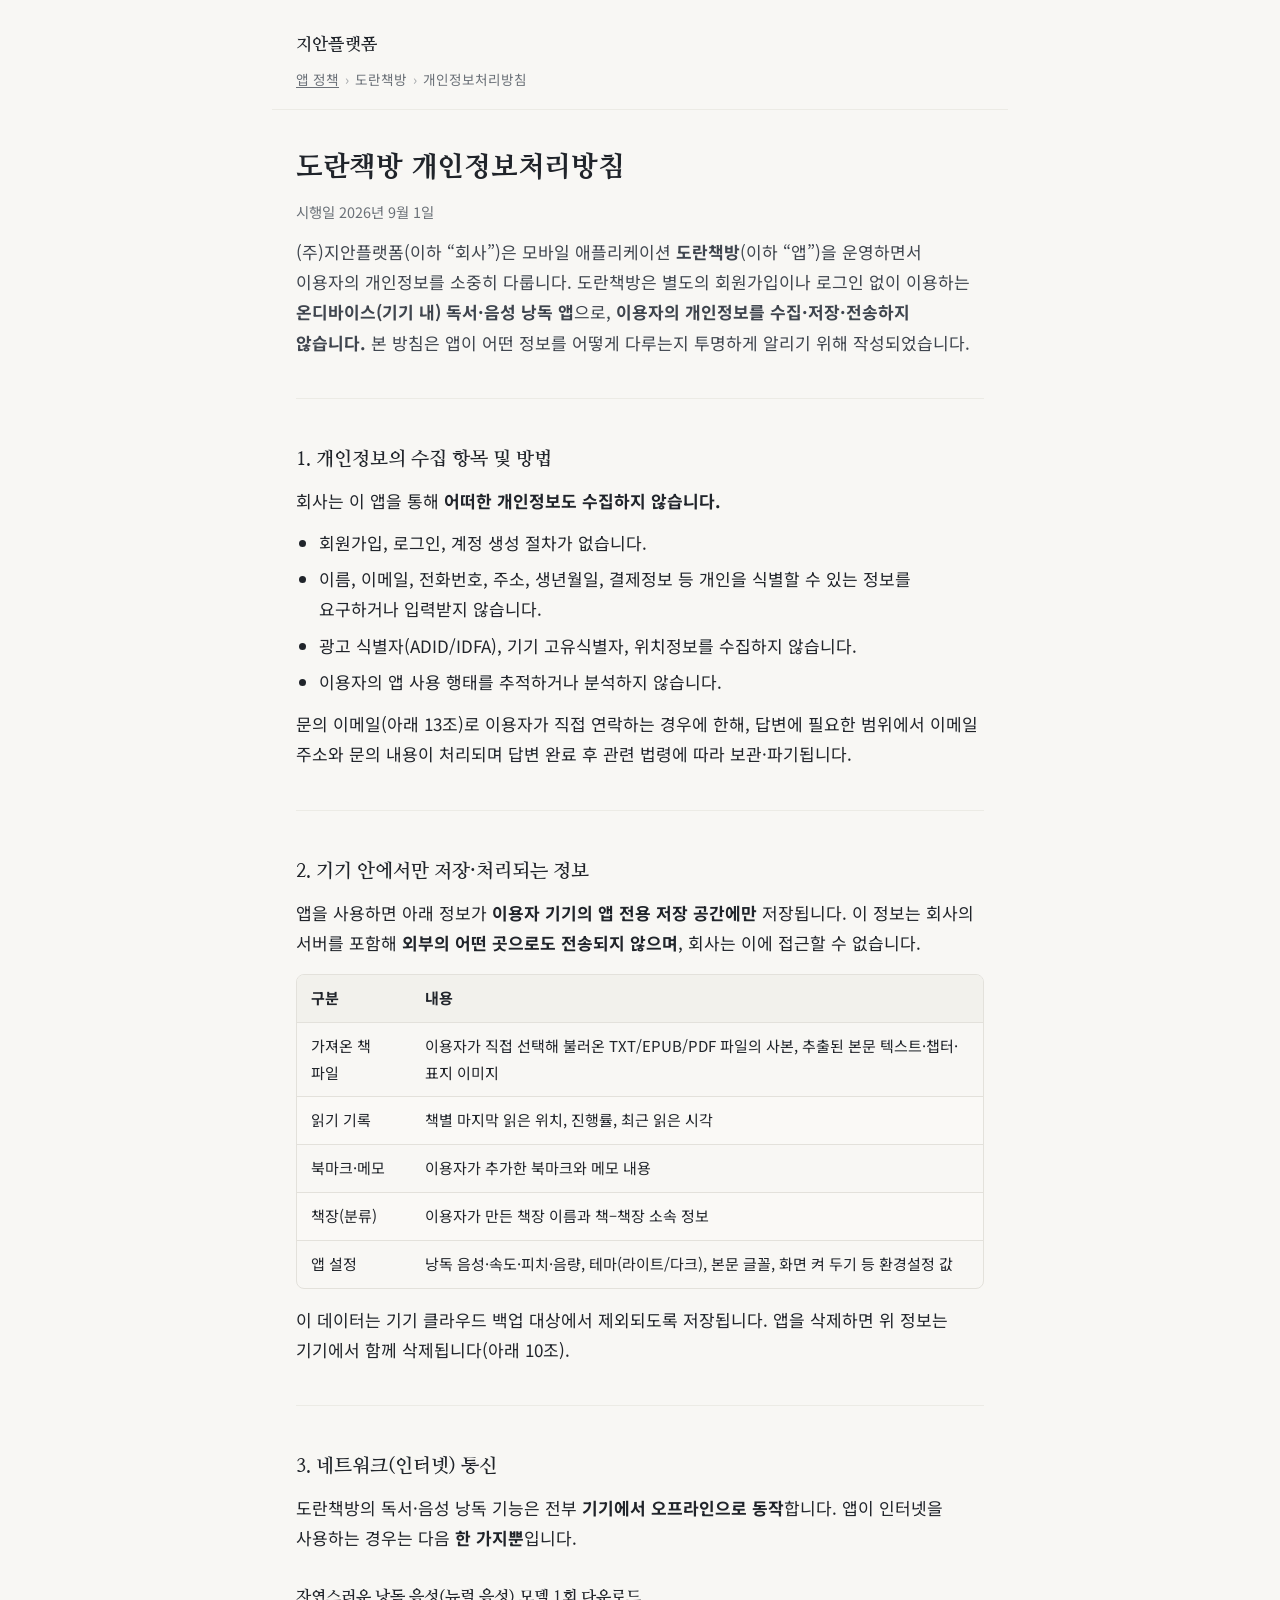
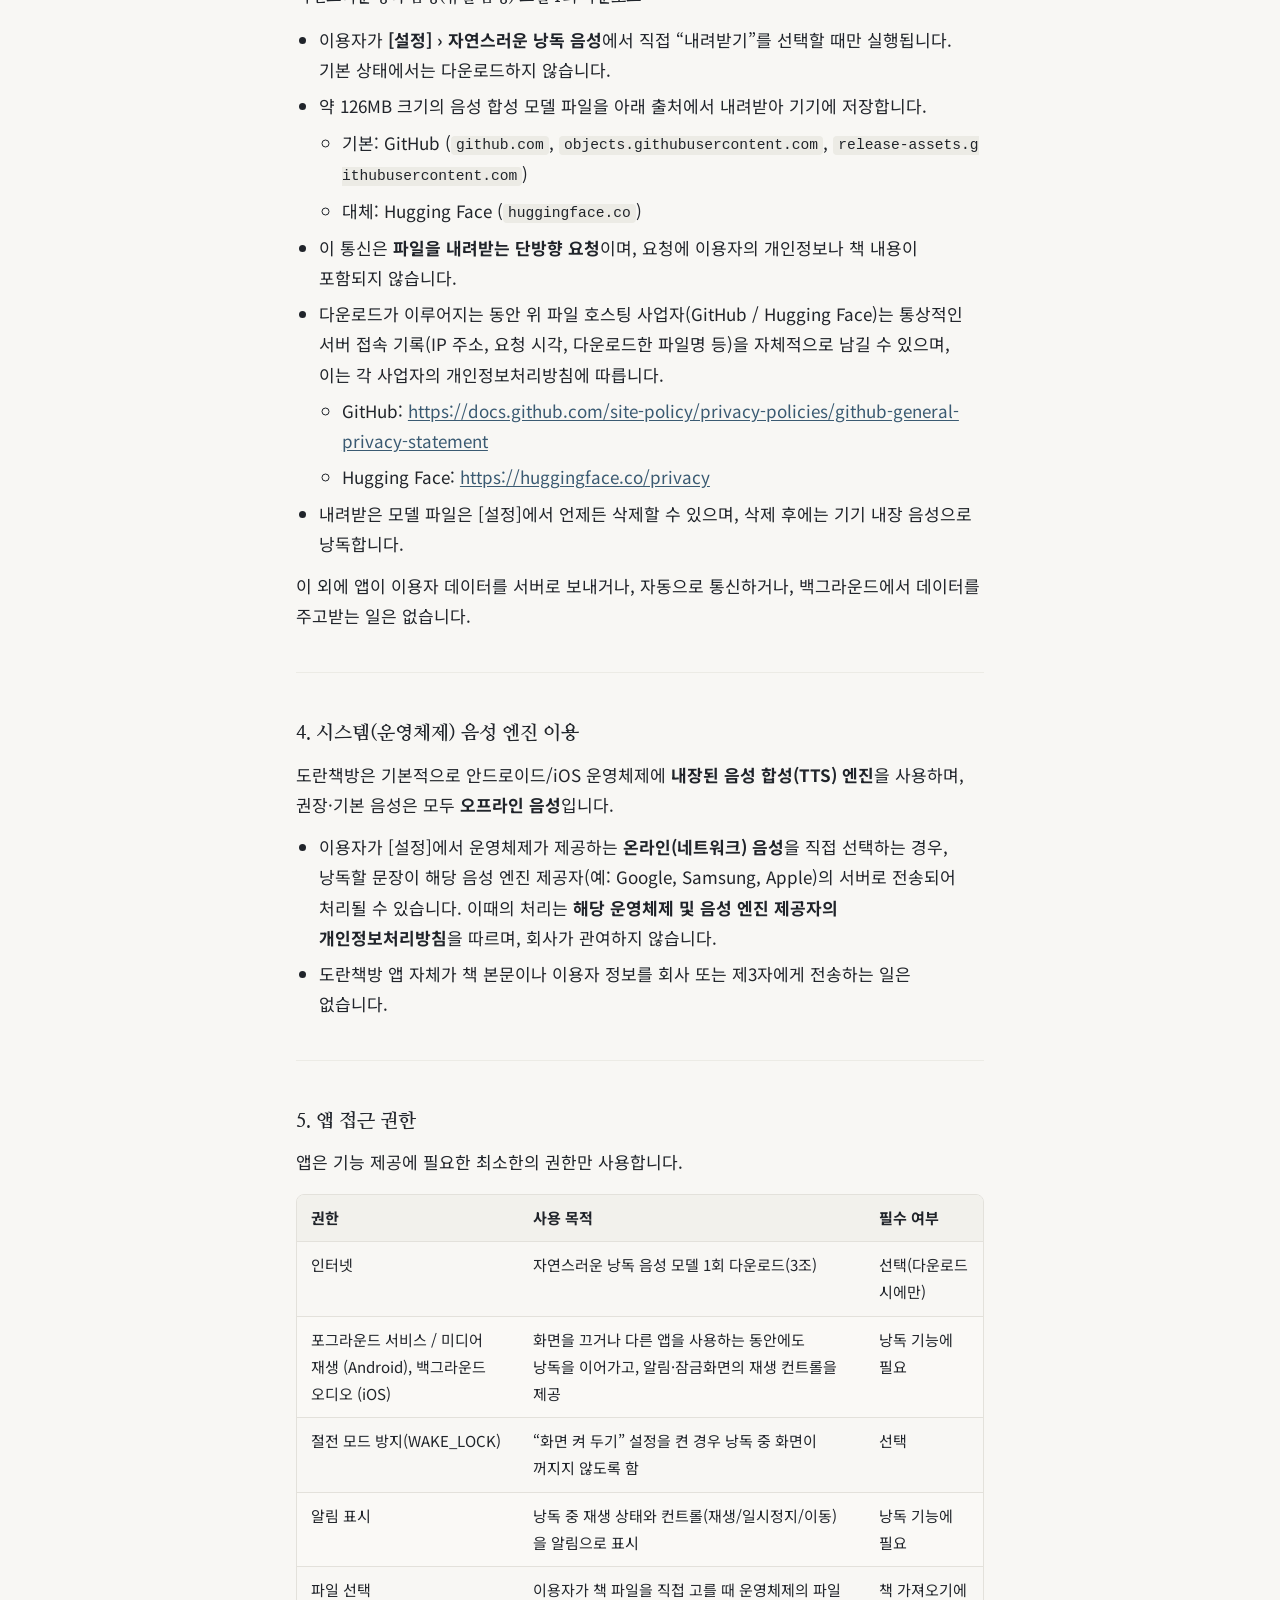
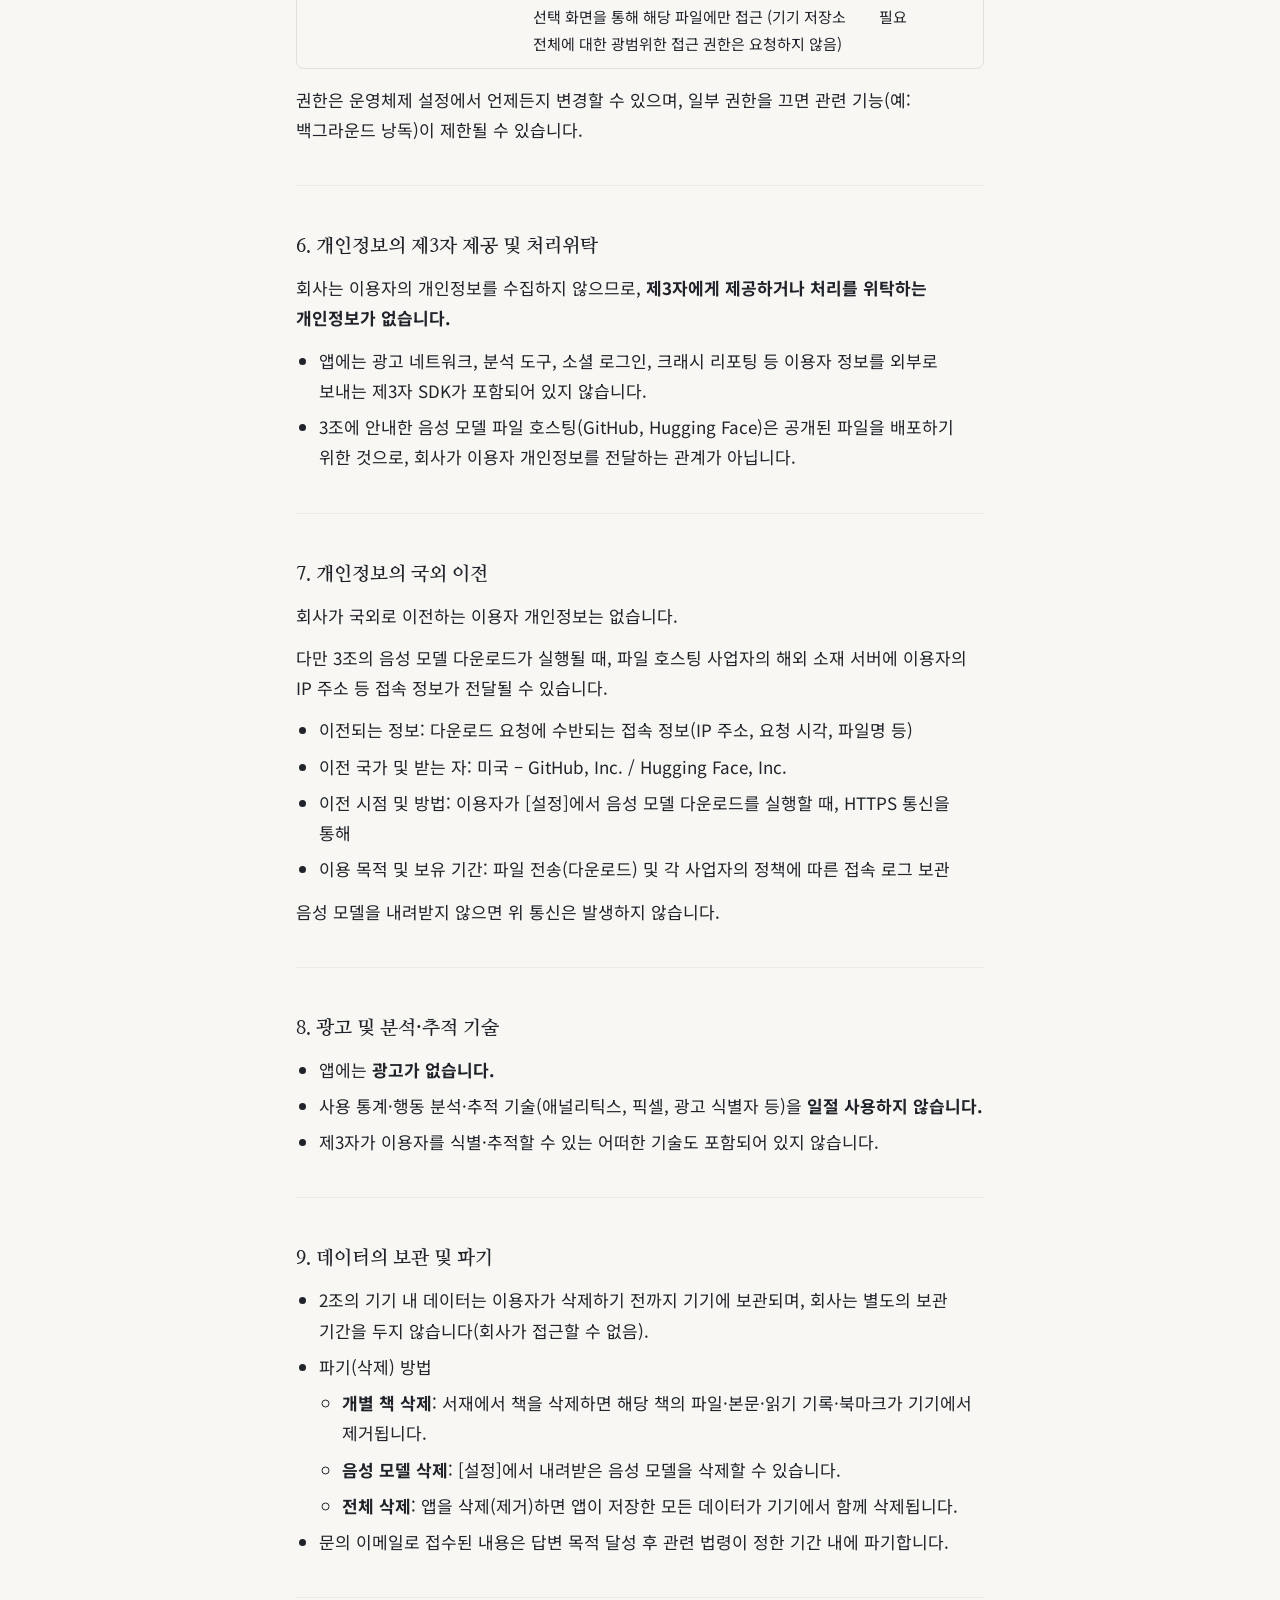
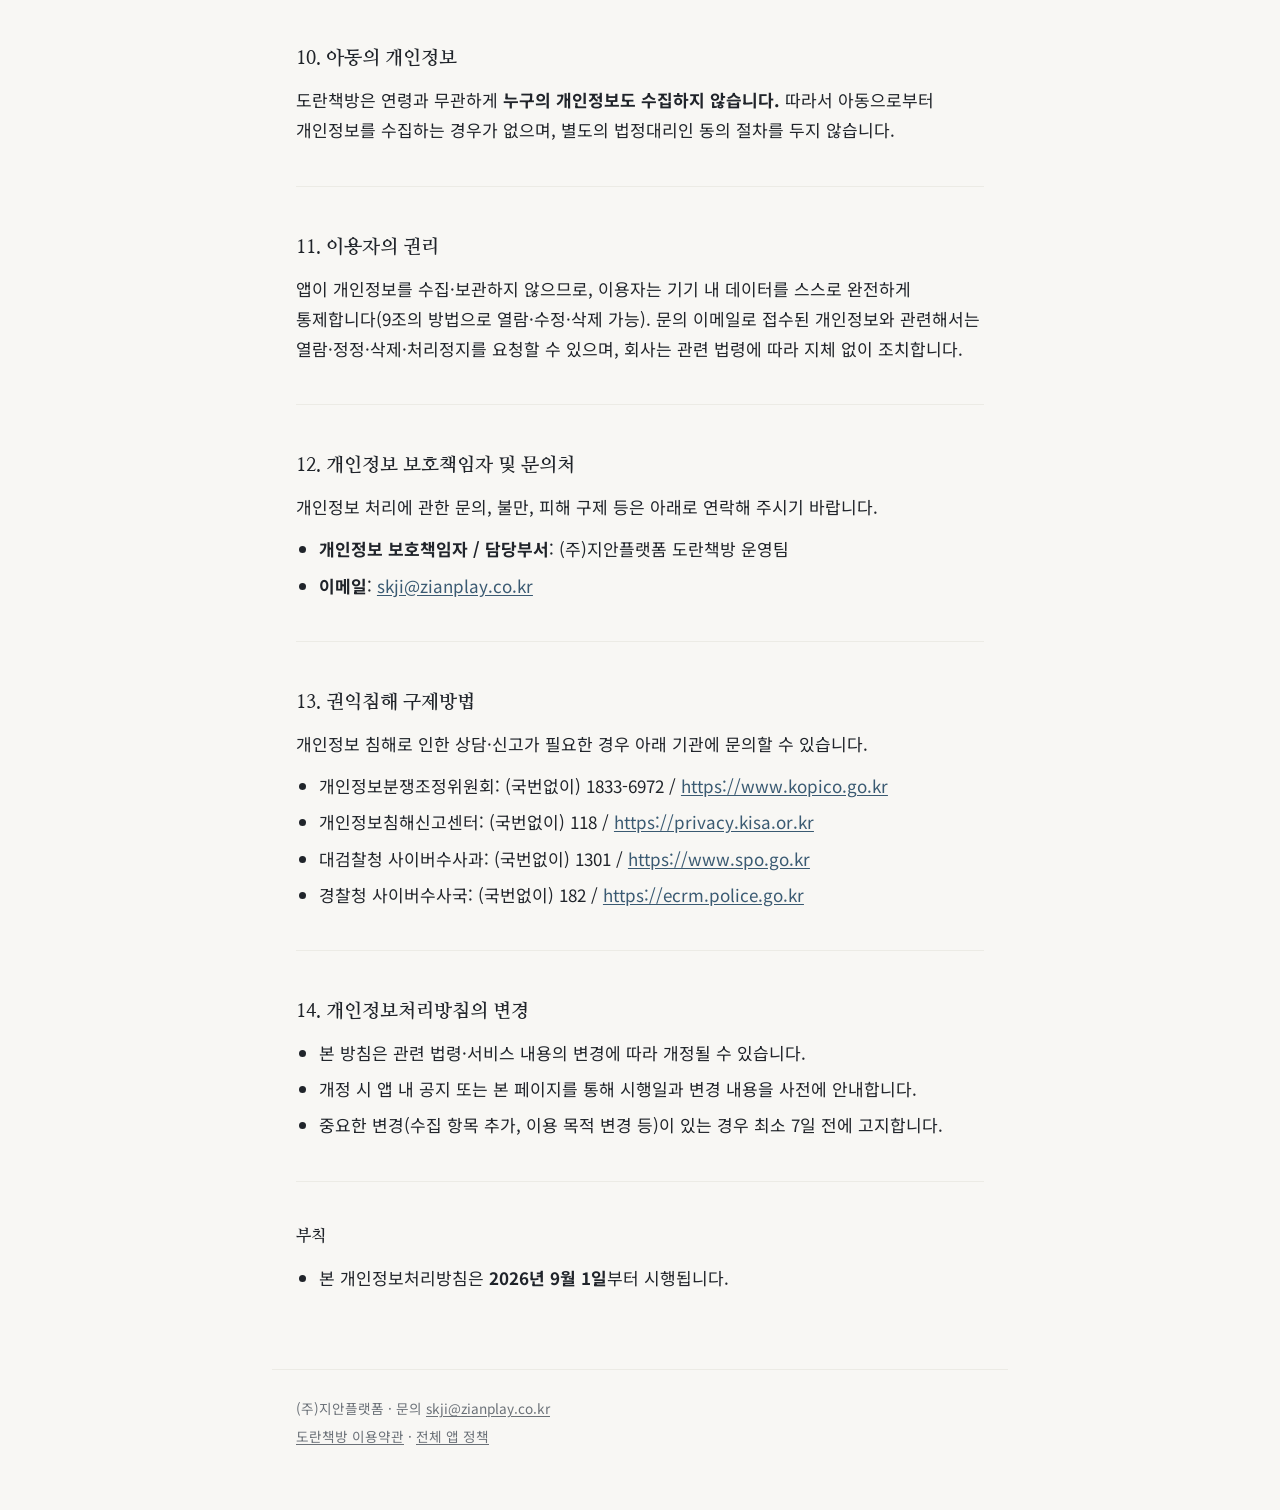
==== doranbookstore/privacy.html @ f0f476a6 "도란책방 개인정보처리방침·이용약관 페이지 추가 - 공유 스타일(assets/doc.css) + 앱별 폴더 구조 - doranbookstore/privacy.html, terms.h" ====
<!doctype html>
<html lang="ko">
<head>
<meta charset="utf-8">
<meta name="viewport" content="width=device-width, initial-scale=1">
<title>도란책방 개인정보처리방침 — 지안플랫폼</title>
<meta name="description" content="도란책방 앱의 개인정보처리방침. 도란책방은 회원가입 없이 이용하는 온디바이스 독서·음성 낭독 앱으로, 이용자의 개인정보를 수집·저장·전송하지 않습니다.">
<meta name="robots" content="index, follow">
<link rel="preconnect" href="https://fonts.googleapis.com">
<link rel="preconnect" href="https://fonts.gstatic.com" crossorigin>
<link href="https://fonts.googleapis.com/css2?family=Nanum+Myeongjo:wght@400;700;800&family=Noto+Sans+KR:wght@400;500;700&display=swap" rel="stylesheet">
<link rel="stylesheet" href="../assets/doc.css">
</head>
<body>

<header class="site-header">
  <a class="wordmark" href="../index.html">지안플랫폼</a>
  <nav class="crumbs">
    <a href="../index.html">앱 정책</a><span>›</span>도란책방<span>›</span>개인정보처리방침
  </nav>
</header>

<main class="doc">

<h1>도란책방 개인정보처리방침</h1>
<p class="effective">시행일 2026년 9월 1일</p>

<p class="lead">(주)지안플랫폼(이하 &ldquo;회사&rdquo;)은 모바일 애플리케이션 <strong>도란책방</strong>(이하 &ldquo;앱&rdquo;)을 운영하면서 이용자의 개인정보를 소중히 다룹니다. 도란책방은 별도의 회원가입이나 로그인 없이 이용하는 <strong>온디바이스(기기 내) 독서&middot;음성 낭독 앱</strong>으로, <strong>이용자의 개인정보를 수집&middot;저장&middot;전송하지 않습니다.</strong> 본 방침은 앱이 어떤 정보를 어떻게 다루는지 투명하게 알리기 위해 작성되었습니다.</p>

<hr>

<h2 id="s1">1. 개인정보의 수집 항목 및 방법</h2>
<p>회사는 이 앱을 통해 <strong>어떠한 개인정보도 수집하지 않습니다.</strong></p>
<ul>
  <li>회원가입, 로그인, 계정 생성 절차가 없습니다.</li>
  <li>이름, 이메일, 전화번호, 주소, 생년월일, 결제정보 등 개인을 식별할 수 있는 정보를 요구하거나 입력받지 않습니다.</li>
  <li>광고 식별자(ADID/IDFA), 기기 고유식별자, 위치정보를 수집하지 않습니다.</li>
  <li>이용자의 앱 사용 행태를 추적하거나 분석하지 않습니다.</li>
</ul>
<p>문의 이메일(아래 13조)로 이용자가 직접 연락하는 경우에 한해, 답변에 필요한 범위에서 이메일 주소와 문의 내용이 처리되며 답변 완료 후 관련 법령에 따라 보관&middot;파기됩니다.</p>

<hr>

<h2 id="s2">2. 기기 안에서만 저장&middot;처리되는 정보</h2>
<p>앱을 사용하면 아래 정보가 <strong>이용자 기기의 앱 전용 저장 공간에만</strong> 저장됩니다. 이 정보는 회사의 서버를 포함해 <strong>외부의 어떤 곳으로도 전송되지 않으며</strong>, 회사는 이에 접근할 수 없습니다.</p>
<div class="table-wrap">
<table>
  <thead>
    <tr><th>구분</th><th>내용</th></tr>
  </thead>
  <tbody>
    <tr><td>가져온 책 파일</td><td>이용자가 직접 선택해 불러온 TXT/EPUB/PDF 파일의 사본, 추출된 본문 텍스트&middot;챕터&middot;표지 이미지</td></tr>
    <tr><td>읽기 기록</td><td>책별 마지막 읽은 위치, 진행률, 최근 읽은 시각</td></tr>
    <tr><td>북마크&middot;메모</td><td>이용자가 추가한 북마크와 메모 내용</td></tr>
    <tr><td>책장(분류)</td><td>이용자가 만든 책장 이름과 책&ndash;책장 소속 정보</td></tr>
    <tr><td>앱 설정</td><td>낭독 음성&middot;속도&middot;피치&middot;음량, 테마(라이트/다크), 본문 글꼴, 화면 켜 두기 등 환경설정 값</td></tr>
  </tbody>
</table>
</div>
<p>이 데이터는 기기 클라우드 백업 대상에서 제외되도록 저장됩니다. 앱을 삭제하면 위 정보는 기기에서 함께 삭제됩니다(아래 10조).</p>

<hr>

<h2 id="s3">3. 네트워크(인터넷) 통신</h2>
<p>도란책방의 독서&middot;음성 낭독 기능은 전부 <strong>기기에서 오프라인으로 동작</strong>합니다. 앱이 인터넷을 사용하는 경우는 다음 <strong>한 가지뿐</strong>입니다.</p>

<h3>자연스러운 낭독 음성(뉴럴 음성) 모델 1회 다운로드</h3>
<ul>
  <li>이용자가 <strong>[설정] &rsaquo; 자연스러운 낭독 음성</strong>에서 직접 &ldquo;내려받기&rdquo;를 선택할 때만 실행됩니다. 기본 상태에서는 다운로드하지 않습니다.</li>
  <li>약 126MB 크기의 음성 합성 모델 파일을 아래 출처에서 내려받아 기기에 저장합니다.
    <ul>
      <li>기본: GitHub (<code>github.com</code>, <code>objects.githubusercontent.com</code>, <code>release-assets.githubusercontent.com</code>)</li>
      <li>대체: Hugging Face (<code>huggingface.co</code>)</li>
    </ul>
  </li>
  <li>이 통신은 <strong>파일을 내려받는 단방향 요청</strong>이며, 요청에 이용자의 개인정보나 책 내용이 포함되지 않습니다.</li>
  <li>다운로드가 이루어지는 동안 위 파일 호스팅 사업자(GitHub / Hugging Face)는 통상적인 서버 접속 기록(IP 주소, 요청 시각, 다운로드한 파일명 등)을 자체적으로 남길 수 있으며, 이는 각 사업자의 개인정보처리방침에 따릅니다.
    <ul>
      <li>GitHub: <a href="https://docs.github.com/site-policy/privacy-policies/github-general-privacy-statement">https://docs.github.com/site-policy/privacy-policies/github-general-privacy-statement</a></li>
      <li>Hugging Face: <a href="https://huggingface.co/privacy">https://huggingface.co/privacy</a></li>
    </ul>
  </li>
  <li>내려받은 모델 파일은 [설정]에서 언제든 삭제할 수 있으며, 삭제 후에는 기기 내장 음성으로 낭독합니다.</li>
</ul>
<p>이 외에 앱이 이용자 데이터를 서버로 보내거나, 자동으로 통신하거나, 백그라운드에서 데이터를 주고받는 일은 없습니다.</p>

<hr>

<h2 id="s4">4. 시스템(운영체제) 음성 엔진 이용</h2>
<p>도란책방은 기본적으로 안드로이드/iOS 운영체제에 <strong>내장된 음성 합성(TTS) 엔진</strong>을 사용하며, 권장&middot;기본 음성은 모두 <strong>오프라인 음성</strong>입니다.</p>
<ul>
  <li>이용자가 [설정]에서 운영체제가 제공하는 <strong>온라인(네트워크) 음성</strong>을 직접 선택하는 경우, 낭독할 문장이 해당 음성 엔진 제공자(예: Google, Samsung, Apple)의 서버로 전송되어 처리될 수 있습니다. 이때의 처리는 <strong>해당 운영체제 및 음성 엔진 제공자의 개인정보처리방침</strong>을 따르며, 회사가 관여하지 않습니다.</li>
  <li>도란책방 앱 자체가 책 본문이나 이용자 정보를 회사 또는 제3자에게 전송하는 일은 없습니다.</li>
</ul>

<hr>

<h2 id="s5">5. 앱 접근 권한</h2>
<p>앱은 기능 제공에 필요한 최소한의 권한만 사용합니다.</p>
<div class="table-wrap">
<table>
  <thead>
    <tr><th>권한</th><th>사용 목적</th><th>필수 여부</th></tr>
  </thead>
  <tbody>
    <tr><td>인터넷</td><td>자연스러운 낭독 음성 모델 1회 다운로드(3조)</td><td>선택(다운로드 시에만)</td></tr>
    <tr><td>포그라운드 서비스 / 미디어 재생 (Android), 백그라운드 오디오 (iOS)</td><td>화면을 끄거나 다른 앱을 사용하는 동안에도 낭독을 이어가고, 알림&middot;잠금화면의 재생 컨트롤을 제공</td><td>낭독 기능에 필요</td></tr>
    <tr><td>절전 모드 방지(WAKE_LOCK)</td><td>&ldquo;화면 켜 두기&rdquo; 설정을 켠 경우 낭독 중 화면이 꺼지지 않도록 함</td><td>선택</td></tr>
    <tr><td>알림 표시</td><td>낭독 중 재생 상태와 컨트롤(재생/일시정지/이동)을 알림으로 표시</td><td>낭독 기능에 필요</td></tr>
    <tr><td>파일 선택</td><td>이용자가 책 파일을 직접 고를 때 운영체제의 파일 선택 화면을 통해 해당 파일에만 접근 (기기 저장소 전체에 대한 광범위한 접근 권한은 요청하지 않음)</td><td>책 가져오기에 필요</td></tr>
  </tbody>
</table>
</div>
<p>권한은 운영체제 설정에서 언제든지 변경할 수 있으며, 일부 권한을 끄면 관련 기능(예: 백그라운드 낭독)이 제한될 수 있습니다.</p>

<hr>

<h2 id="s6">6. 개인정보의 제3자 제공 및 처리위탁</h2>
<p>회사는 이용자의 개인정보를 수집하지 않으므로, <strong>제3자에게 제공하거나 처리를 위탁하는 개인정보가 없습니다.</strong></p>
<ul>
  <li>앱에는 광고 네트워크, 분석 도구, 소셜 로그인, 크래시 리포팅 등 이용자 정보를 외부로 보내는 제3자 SDK가 포함되어 있지 않습니다.</li>
  <li>3조에 안내한 음성 모델 파일 호스팅(GitHub, Hugging Face)은 공개된 파일을 배포하기 위한 것으로, 회사가 이용자 개인정보를 전달하는 관계가 아닙니다.</li>
</ul>

<hr>

<h2 id="s7">7. 개인정보의 국외 이전</h2>
<p>회사가 국외로 이전하는 이용자 개인정보는 없습니다.</p>
<p>다만 3조의 음성 모델 다운로드가 실행될 때, 파일 호스팅 사업자의 해외 소재 서버에 이용자의 IP 주소 등 접속 정보가 전달될 수 있습니다.</p>
<ul>
  <li>이전되는 정보: 다운로드 요청에 수반되는 접속 정보(IP 주소, 요청 시각, 파일명 등)</li>
  <li>이전 국가 및 받는 자: 미국 &ndash; GitHub, Inc. / Hugging Face, Inc.</li>
  <li>이전 시점 및 방법: 이용자가 [설정]에서 음성 모델 다운로드를 실행할 때, HTTPS 통신을 통해</li>
  <li>이용 목적 및 보유 기간: 파일 전송(다운로드) 및 각 사업자의 정책에 따른 접속 로그 보관</li>
</ul>
<p>음성 모델을 내려받지 않으면 위 통신은 발생하지 않습니다.</p>

<hr>

<h2 id="s8">8. 광고 및 분석&middot;추적 기술</h2>
<ul>
  <li>앱에는 <strong>광고가 없습니다.</strong></li>
  <li>사용 통계&middot;행동 분석&middot;추적 기술(애널리틱스, 픽셀, 광고 식별자 등)을 <strong>일절 사용하지 않습니다.</strong></li>
  <li>제3자가 이용자를 식별&middot;추적할 수 있는 어떠한 기술도 포함되어 있지 않습니다.</li>
</ul>

<hr>

<h2 id="s9">9. 데이터의 보관 및 파기</h2>
<ul>
  <li>2조의 기기 내 데이터는 이용자가 삭제하기 전까지 기기에 보관되며, 회사는 별도의 보관 기간을 두지 않습니다(회사가 접근할 수 없음).</li>
  <li>파기(삭제) 방법
    <ul>
      <li><strong>개별 책 삭제</strong>: 서재에서 책을 삭제하면 해당 책의 파일&middot;본문&middot;읽기 기록&middot;북마크가 기기에서 제거됩니다.</li>
      <li><strong>음성 모델 삭제</strong>: [설정]에서 내려받은 음성 모델을 삭제할 수 있습니다.</li>
      <li><strong>전체 삭제</strong>: 앱을 삭제(제거)하면 앱이 저장한 모든 데이터가 기기에서 함께 삭제됩니다.</li>
    </ul>
  </li>
  <li>문의 이메일로 접수된 내용은 답변 목적 달성 후 관련 법령이 정한 기간 내에 파기합니다.</li>
</ul>

<hr>

<h2 id="s10">10. 아동의 개인정보</h2>
<p>도란책방은 연령과 무관하게 <strong>누구의 개인정보도 수집하지 않습니다.</strong> 따라서 아동으로부터 개인정보를 수집하는 경우가 없으며, 별도의 법정대리인 동의 절차를 두지 않습니다.</p>

<hr>

<h2 id="s11">11. 이용자의 권리</h2>
<p>앱이 개인정보를 수집&middot;보관하지 않으므로, 이용자는 기기 내 데이터를 스스로 완전하게 통제합니다(9조의 방법으로 열람&middot;수정&middot;삭제 가능). 문의 이메일로 접수된 개인정보와 관련해서는 열람&middot;정정&middot;삭제&middot;처리정지를 요청할 수 있으며, 회사는 관련 법령에 따라 지체 없이 조치합니다.</p>

<hr>

<h2 id="s12">12. 개인정보 보호책임자 및 문의처</h2>
<p>개인정보 처리에 관한 문의, 불만, 피해 구제 등은 아래로 연락해 주시기 바랍니다.</p>
<ul>
  <li><strong>개인정보 보호책임자 / 담당부서</strong>: (주)지안플랫폼 도란책방 운영팀</li>
  <li><strong>이메일</strong>: <a href="mailto:skji@zianplay.co.kr">skji@zianplay.co.kr</a></li>
</ul>

<hr>

<h2 id="s13">13. 권익침해 구제방법</h2>
<p>개인정보 침해로 인한 상담&middot;신고가 필요한 경우 아래 기관에 문의할 수 있습니다.</p>
<ul>
  <li>개인정보분쟁조정위원회: (국번없이) 1833-6972 / <a href="https://www.kopico.go.kr">https://www.kopico.go.kr</a></li>
  <li>개인정보침해신고센터: (국번없이) 118 / <a href="https://privacy.kisa.or.kr">https://privacy.kisa.or.kr</a></li>
  <li>대검찰청 사이버수사과: (국번없이) 1301 / <a href="https://www.spo.go.kr">https://www.spo.go.kr</a></li>
  <li>경찰청 사이버수사국: (국번없이) 182 / <a href="https://ecrm.police.go.kr">https://ecrm.police.go.kr</a></li>
</ul>

<hr>

<h2 id="s14">14. 개인정보처리방침의 변경</h2>
<ul>
  <li>본 방침은 관련 법령&middot;서비스 내용의 변경에 따라 개정될 수 있습니다.</li>
  <li>개정 시 앱 내 공지 또는 본 페이지를 통해 시행일과 변경 내용을 사전에 안내합니다.</li>
  <li>중요한 변경(수집 항목 추가, 이용 목적 변경 등)이 있는 경우 최소 7일 전에 고지합니다.</li>
</ul>

<hr>

<h3>부칙</h3>
<ul>
  <li>본 개인정보처리방침은 <strong>2026년 9월 1일</strong>부터 시행됩니다.</li>
</ul>

</main>

<footer class="site-footer">
  <p>(주)지안플랫폼 &middot; 문의 <a href="mailto:skji@zianplay.co.kr">skji@zianplay.co.kr</a></p>
  <p><a href="./terms.html">도란책방 이용약관</a> &middot; <a href="../index.html">전체 앱 정책</a></p>
</footer>

</body>
</html>
---- assets/doc.css ----
/* 지안플랫폼 앱 정책 — 공유 스타일시트
   모든 정책·약관 페이지가 이 파일 하나를 <link> 한다.
   디자인 변경은 여기서만. */

:root {
  color-scheme: light dark;

  --bg: #f8f7f4;
  --surface: #ffffff;
  --ink: #20242a;
  --ink-soft: #3f454e;
  --muted: #6b7178;
  --border: #e3e1db;
  --hairline: #ecebe5;
  --link: #3a5a72;
  --link-hover: #223f4f;
  --table-head: #f2f1ec;
  --table-zebra: #faf9f6;

  --serif: "Nanum Myeongjo", "Noto Serif KR", Georgia, "Times New Roman", serif;
  --sans: "Noto Sans KR", -apple-system, BlinkMacSystemFont, "Segoe UI", Roboto,
    "Helvetica Neue", Arial, sans-serif;

  --measure: 46rem;
}

@media (prefers-color-scheme: dark) {
  :root {
    --bg: #15171b;
    --surface: #1b1e23;
    --ink: #e4e5e2;
    --ink-soft: #c3c5c2;
    --muted: #969a9f;
    --border: #2b2e34;
    --hairline: #24272c;
    --link: #94b6cc;
    --link-hover: #b9d3e3;
    --table-head: #23262b;
    --table-zebra: #1e2126;
  }
}

* { box-sizing: border-box; }

html { -webkit-text-size-adjust: 100%; }

body {
  margin: 0;
  background: var(--bg);
  color: var(--ink);
  font-family: var(--sans);
  font-size: 17px;
  line-height: 1.78;
  word-break: keep-all;
  overflow-wrap: break-word;
}

a {
  color: var(--link);
  text-decoration: underline;
  text-underline-offset: 2px;
}
a:hover { color: var(--link-hover); }

/* ---- 헤더 / 푸터 ---- */

.site-header,
.site-footer {
  max-width: var(--measure);
  margin: 0 auto;
  padding: 0 24px;
}

.site-header {
  padding-top: 28px;
  padding-bottom: 18px;
  border-bottom: 1px solid var(--hairline);
}

.wordmark {
  font-family: var(--serif);
  font-weight: 700;
  font-size: 1.05rem;
  color: var(--ink);
  text-decoration: none;
  letter-spacing: 0.01em;
}

.crumbs {
  margin-top: 6px;
  font-size: 0.85rem;
  color: var(--muted);
}
.crumbs a { color: var(--muted); }
.crumbs a:hover { color: var(--ink-soft); }
.crumbs span { margin: 0 6px; opacity: 0.6; }

.site-footer {
  margin-top: 56px;
  padding-top: 22px;
  padding-bottom: 60px;
  border-top: 1px solid var(--hairline);
  font-size: 0.85rem;
  color: var(--muted);
}
.site-footer p { margin: 4px 0; }
.site-footer a { color: var(--muted); }
.site-footer a:hover { color: var(--ink-soft); }

/* ---- 본문 ---- */

main.doc {
  max-width: var(--measure);
  margin: 0 auto;
  padding: 40px 24px 8px;
}

main.doc h1 {
  font-family: var(--serif);
  font-weight: 800;
  font-size: 1.72rem;
  line-height: 1.35;
  margin: 0 0 10px;
  letter-spacing: -0.01em;
}

.effective {
  margin: 0 0 34px;
  font-size: 0.9rem;
  color: var(--muted);
}

.lead {
  color: var(--ink-soft);
}

main.doc h2 {
  font-family: var(--serif);
  font-weight: 700;
  font-size: 1.2rem;
  line-height: 1.4;
  margin: 44px 0 12px;
  padding-top: 4px;
  scroll-margin-top: 20px;
}

main.doc h3 {
  font-family: var(--serif);
  font-weight: 700;
  font-size: 1.03rem;
  margin: 30px 0 10px;
}

main.doc p { margin: 12px 0; }

main.doc ul,
main.doc ol {
  margin: 12px 0;
  padding-left: 1.35em;
}
main.doc li { margin: 6px 0; }
main.doc li > ul,
main.doc li > ol { margin: 6px 0; }

main.doc strong { font-weight: 700; }

code {
  font-family: ui-monospace, SFMono-Regular, "SF Mono", Menlo, Consolas, monospace;
  font-size: 0.86em;
  background: var(--hairline);
  padding: 0.1em 0.35em;
  border-radius: 4px;
  word-break: break-all;
}

hr {
  border: 0;
  border-top: 1px solid var(--hairline);
  margin: 40px 0;
}

/* ---- 표 ---- */

.table-wrap {
  overflow-x: auto;
  margin: 16px 0;
  border: 1px solid var(--border);
  border-radius: 8px;
}

table {
  width: 100%;
  border-collapse: collapse;
  font-size: 0.94rem;
}

th, td {
  text-align: left;
  padding: 10px 14px;
  border-bottom: 1px solid var(--border);
  vertical-align: top;
}

thead th {
  background: var(--table-head);
  font-weight: 700;
  white-space: nowrap;
}

tbody tr:nth-child(even) { background: var(--table-zebra); }
tbody tr:last-child td { border-bottom: 0; }

/* ---- 허브(index) ---- */

.hub {
  max-width: var(--measure);
  margin: 0 auto;
  padding: 40px 24px 8px;
}
.hub h1 {
  font-family: var(--serif);
  font-weight: 800;
  font-size: 1.6rem;
  margin: 0 0 8px;
}
.hub > p { color: var(--ink-soft); margin: 0 0 32px; }

.app-card {
  display: block;
  padding: 18px 20px;
  margin: 12px 0;
  background: var(--surface);
  border: 1px solid var(--border);
  border-radius: 10px;
  text-decoration: none;
  color: inherit;
}
.app-card:hover { border-color: var(--muted); }
.app-card h2 {
  font-family: var(--serif);
  font-size: 1.15rem;
  margin: 0 0 4px;
}
.app-card p { margin: 0; font-size: 0.9rem; color: var(--muted); }
.app-card .links { margin-top: 10px; font-size: 0.9rem; }
.app-card .links a { margin-right: 14px; }

/* ---- 반응형 ---- */

@media (max-width: 640px) {
  body { font-size: 16px; }
  main.doc { padding: 28px 18px 8px; }
  .site-header, .site-footer { padding-left: 18px; padding-right: 18px; }
  main.doc h1 { font-size: 1.5rem; }
  main.doc h2 { font-size: 1.12rem; margin-top: 36px; }
}

/* ---- 인쇄 ---- */

@media print {
  :root {
    --bg: #fff; --surface: #fff; --ink: #000; --ink-soft: #000;
    --muted: #333; --border: #999; --hairline: #ccc;
    --table-head: #f0f0f0; --table-zebra: #fff;
  }
  body { font-size: 11pt; line-height: 1.6; }
  .site-header { border-bottom: 1px solid #999; }
  .crumbs { display: none; }
  .site-footer { margin-top: 32px; }
  main.doc { max-width: none; padding: 12px 0; }
  a { color: #000; }
  main.doc h2 { page-break-after: avoid; }
  .table-wrap { border: 0; overflow: visible; }
  table, tr, td, th { page-break-inside: avoid; }
  thead { display: table-header-group; }
}
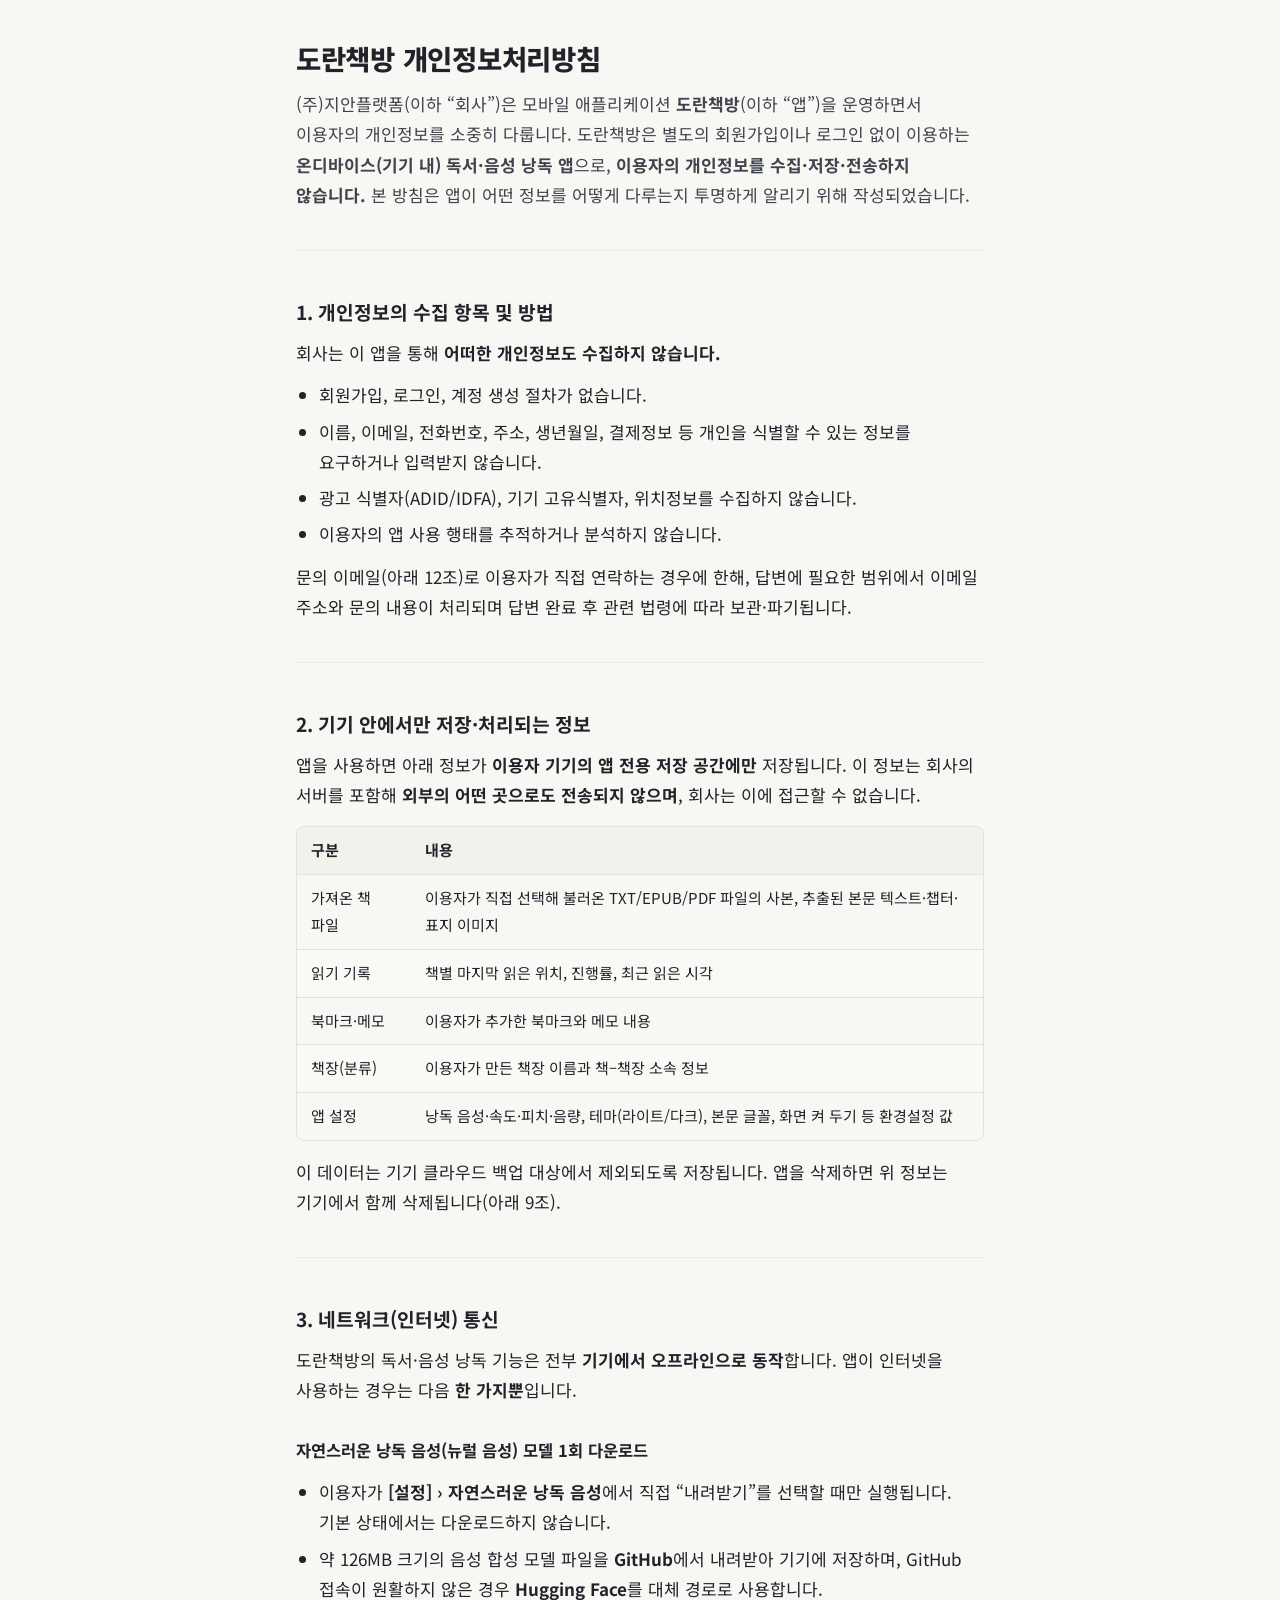
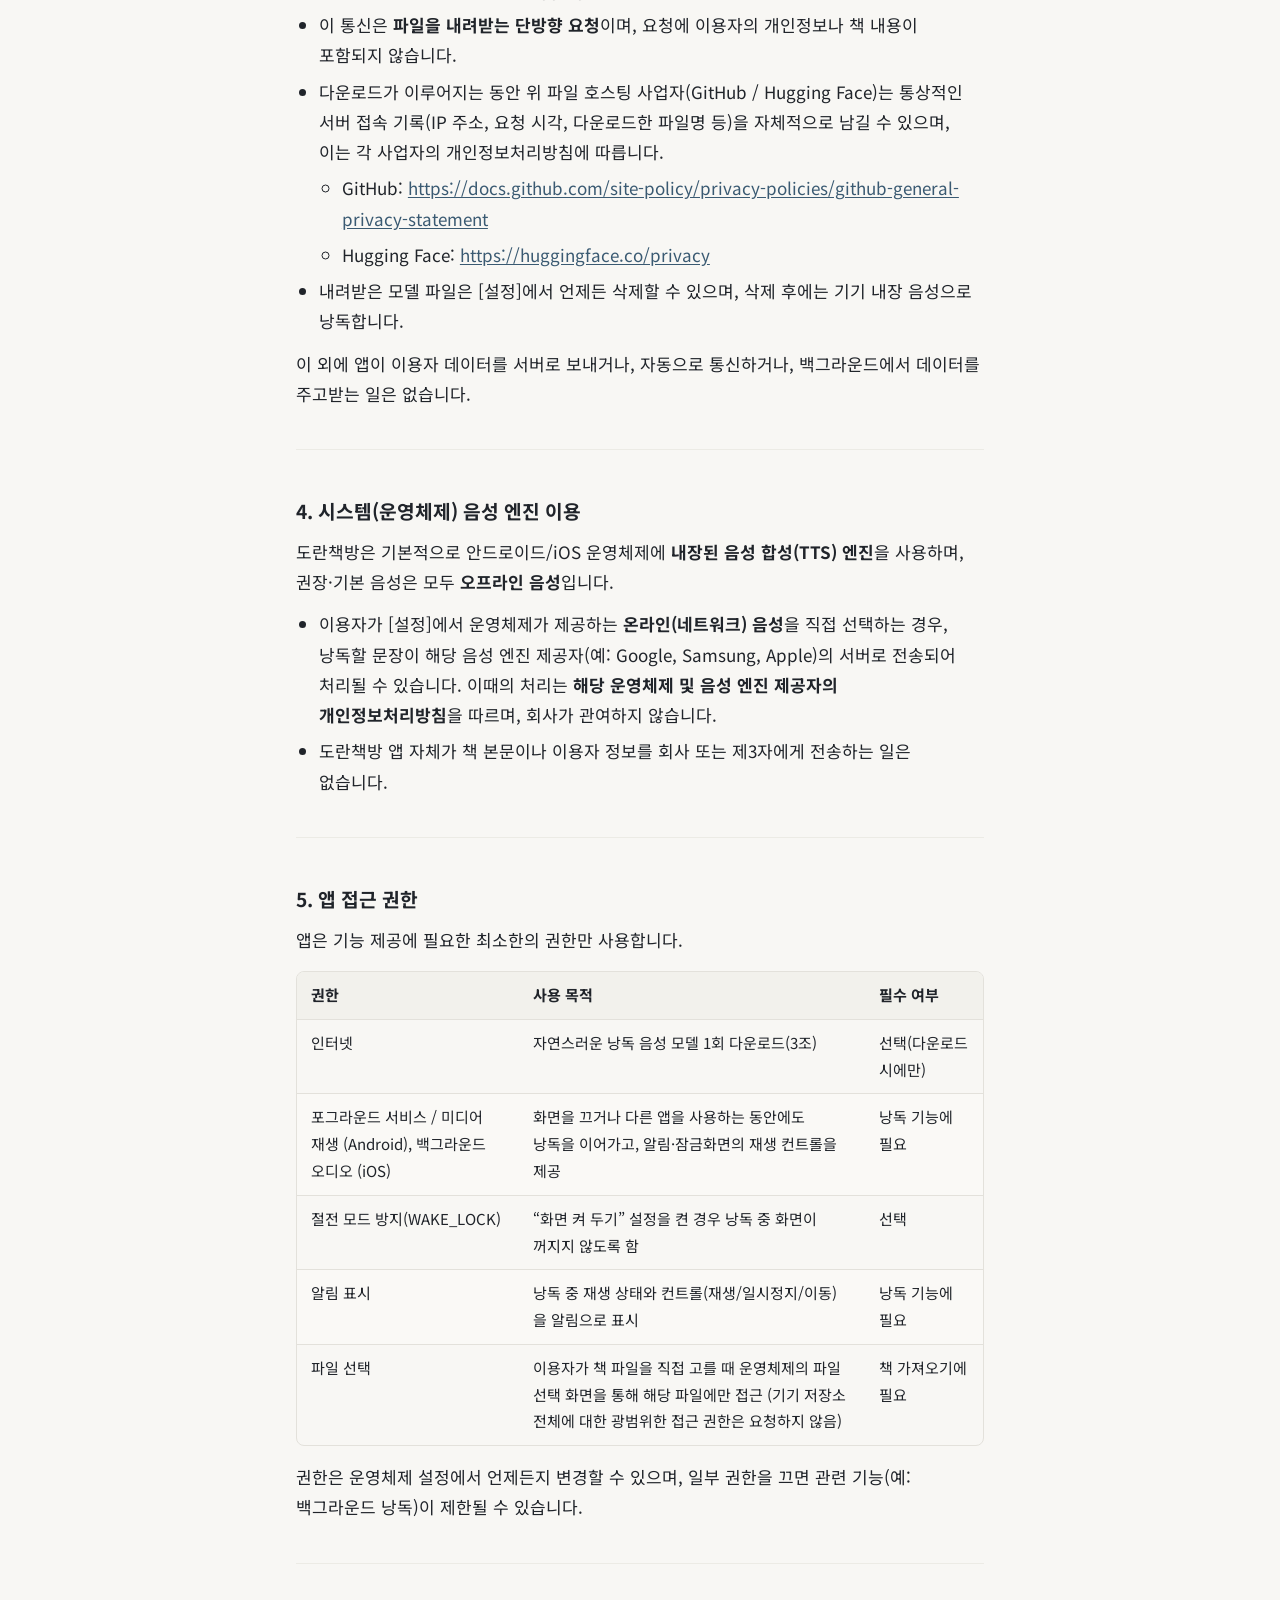
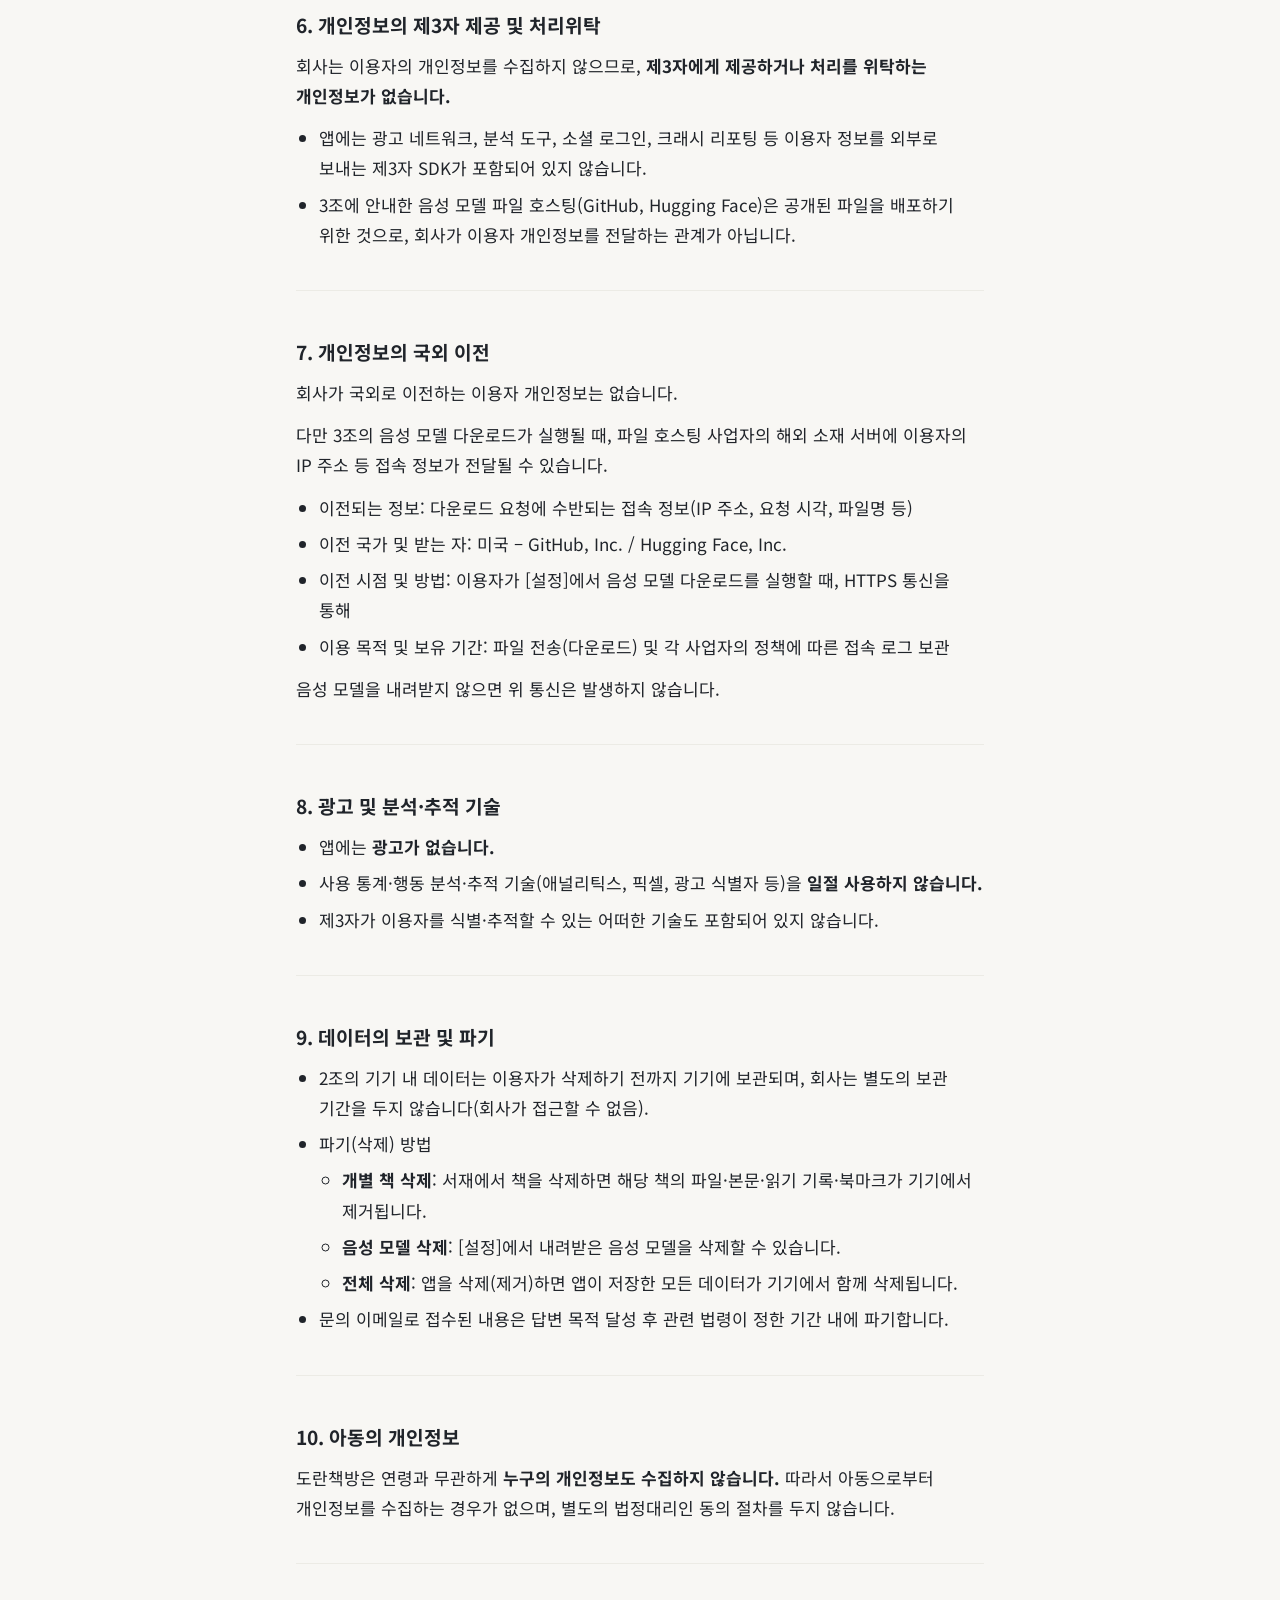
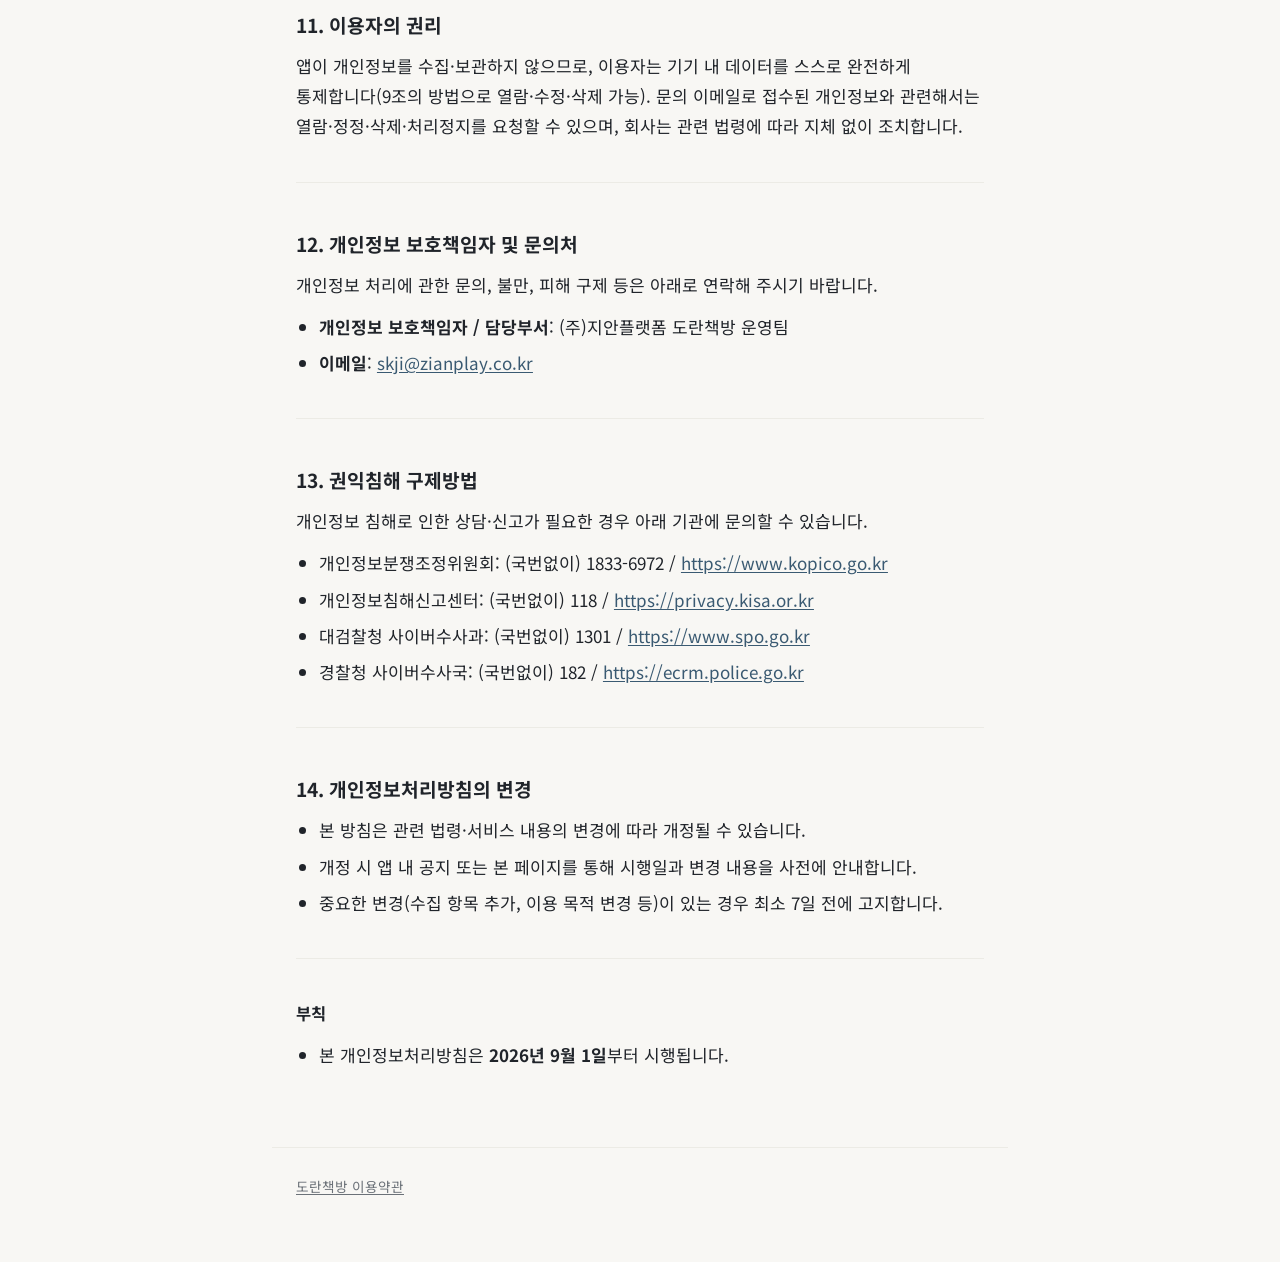
==== commit 757caa43: "본문 서식 정리 및 폰트 sans 통일" ====
--- a/doranbookstore/privacy.html
+++ b/doranbookstore/privacy.html
@@ -1,216 +1,260 @@
 <!doctype html>
 <html lang="ko">
+
 <head>
-<meta charset="utf-8">
-<meta name="viewport" content="width=device-width, initial-scale=1">
-<title>도란책방 개인정보처리방침 — 지안플랫폼</title>
-<meta name="description" content="도란책방 앱의 개인정보처리방침. 도란책방은 회원가입 없이 이용하는 온디바이스 독서·음성 낭독 앱으로, 이용자의 개인정보를 수집·저장·전송하지 않습니다.">
-<meta name="robots" content="index, follow">
-<link rel="preconnect" href="https://fonts.googleapis.com">
-<link rel="preconnect" href="https://fonts.gstatic.com" crossorigin>
-<link href="https://fonts.googleapis.com/css2?family=Nanum+Myeongjo:wght@400;700;800&family=Noto+Sans+KR:wght@400;500;700&display=swap" rel="stylesheet">
-<link rel="stylesheet" href="../assets/doc.css">
+  <meta charset="utf-8">
+  <meta name="viewport" content="width=device-width, initial-scale=1">
+  <title>도란책방 개인정보처리방침 — 지안플랫폼</title>
+  <meta name="description"
+    content="도란책방 앱의 개인정보처리방침. 도란책방은 회원가입 없이 이용하는 온디바이스 독서·음성 낭독 앱으로, 이용자의 개인정보를 수집·저장·전송하지 않습니다.">
+  <meta name="robots" content="index, follow">
+  <link rel="preconnect" href="https://fonts.googleapis.com">
+  <link rel="preconnect" href="https://fonts.gstatic.com" crossorigin>
+  <link href="https://fonts.googleapis.com/css2?family=Noto+Sans+KR:wght@400;500;700;800&display=swap" rel="stylesheet">
+  <link rel="stylesheet" href="../assets/doc.css">
 </head>
+
 <body>
 
-<header class="site-header">
-  <a class="wordmark" href="../index.html">지안플랫폼</a>
-  <nav class="crumbs">
-    <a href="../index.html">앱 정책</a><span>›</span>도란책방<span>›</span>개인정보처리방침
-  </nav>
-</header>
-
-<main class="doc">
-
-<h1>도란책방 개인정보처리방침</h1>
-<p class="effective">시행일 2026년 9월 1일</p>
-
-<p class="lead">(주)지안플랫폼(이하 &ldquo;회사&rdquo;)은 모바일 애플리케이션 <strong>도란책방</strong>(이하 &ldquo;앱&rdquo;)을 운영하면서 이용자의 개인정보를 소중히 다룹니다. 도란책방은 별도의 회원가입이나 로그인 없이 이용하는 <strong>온디바이스(기기 내) 독서&middot;음성 낭독 앱</strong>으로, <strong>이용자의 개인정보를 수집&middot;저장&middot;전송하지 않습니다.</strong> 본 방침은 앱이 어떤 정보를 어떻게 다루는지 투명하게 알리기 위해 작성되었습니다.</p>
-
-<hr>
-
-<h2 id="s1">1. 개인정보의 수집 항목 및 방법</h2>
-<p>회사는 이 앱을 통해 <strong>어떠한 개인정보도 수집하지 않습니다.</strong></p>
-<ul>
-  <li>회원가입, 로그인, 계정 생성 절차가 없습니다.</li>
-  <li>이름, 이메일, 전화번호, 주소, 생년월일, 결제정보 등 개인을 식별할 수 있는 정보를 요구하거나 입력받지 않습니다.</li>
-  <li>광고 식별자(ADID/IDFA), 기기 고유식별자, 위치정보를 수집하지 않습니다.</li>
-  <li>이용자의 앱 사용 행태를 추적하거나 분석하지 않습니다.</li>
-</ul>
-<p>문의 이메일(아래 13조)로 이용자가 직접 연락하는 경우에 한해, 답변에 필요한 범위에서 이메일 주소와 문의 내용이 처리되며 답변 완료 후 관련 법령에 따라 보관&middot;파기됩니다.</p>
-
-<hr>
-
-<h2 id="s2">2. 기기 안에서만 저장&middot;처리되는 정보</h2>
-<p>앱을 사용하면 아래 정보가 <strong>이용자 기기의 앱 전용 저장 공간에만</strong> 저장됩니다. 이 정보는 회사의 서버를 포함해 <strong>외부의 어떤 곳으로도 전송되지 않으며</strong>, 회사는 이에 접근할 수 없습니다.</p>
-<div class="table-wrap">
-<table>
-  <thead>
-    <tr><th>구분</th><th>내용</th></tr>
-  </thead>
-  <tbody>
-    <tr><td>가져온 책 파일</td><td>이용자가 직접 선택해 불러온 TXT/EPUB/PDF 파일의 사본, 추출된 본문 텍스트&middot;챕터&middot;표지 이미지</td></tr>
-    <tr><td>읽기 기록</td><td>책별 마지막 읽은 위치, 진행률, 최근 읽은 시각</td></tr>
-    <tr><td>북마크&middot;메모</td><td>이용자가 추가한 북마크와 메모 내용</td></tr>
-    <tr><td>책장(분류)</td><td>이용자가 만든 책장 이름과 책&ndash;책장 소속 정보</td></tr>
-    <tr><td>앱 설정</td><td>낭독 음성&middot;속도&middot;피치&middot;음량, 테마(라이트/다크), 본문 글꼴, 화면 켜 두기 등 환경설정 값</td></tr>
-  </tbody>
-</table>
-</div>
-<p>이 데이터는 기기 클라우드 백업 대상에서 제외되도록 저장됩니다. 앱을 삭제하면 위 정보는 기기에서 함께 삭제됩니다(아래 10조).</p>
-
-<hr>
-
-<h2 id="s3">3. 네트워크(인터넷) 통신</h2>
-<p>도란책방의 독서&middot;음성 낭독 기능은 전부 <strong>기기에서 오프라인으로 동작</strong>합니다. 앱이 인터넷을 사용하는 경우는 다음 <strong>한 가지뿐</strong>입니다.</p>
-
-<h3>자연스러운 낭독 음성(뉴럴 음성) 모델 1회 다운로드</h3>
-<ul>
-  <li>이용자가 <strong>[설정] &rsaquo; 자연스러운 낭독 음성</strong>에서 직접 &ldquo;내려받기&rdquo;를 선택할 때만 실행됩니다. 기본 상태에서는 다운로드하지 않습니다.</li>
-  <li>약 126MB 크기의 음성 합성 모델 파일을 아래 출처에서 내려받아 기기에 저장합니다.
-    <ul>
-      <li>기본: GitHub (<code>github.com</code>, <code>objects.githubusercontent.com</code>, <code>release-assets.githubusercontent.com</code>)</li>
-      <li>대체: Hugging Face (<code>huggingface.co</code>)</li>
-    </ul>
-  </li>
-  <li>이 통신은 <strong>파일을 내려받는 단방향 요청</strong>이며, 요청에 이용자의 개인정보나 책 내용이 포함되지 않습니다.</li>
-  <li>다운로드가 이루어지는 동안 위 파일 호스팅 사업자(GitHub / Hugging Face)는 통상적인 서버 접속 기록(IP 주소, 요청 시각, 다운로드한 파일명 등)을 자체적으로 남길 수 있으며, 이는 각 사업자의 개인정보처리방침에 따릅니다.
-    <ul>
-      <li>GitHub: <a href="https://docs.github.com/site-policy/privacy-policies/github-general-privacy-statement">https://docs.github.com/site-policy/privacy-policies/github-general-privacy-statement</a></li>
-      <li>Hugging Face: <a href="https://huggingface.co/privacy">https://huggingface.co/privacy</a></li>
-    </ul>
-  </li>
-  <li>내려받은 모델 파일은 [설정]에서 언제든 삭제할 수 있으며, 삭제 후에는 기기 내장 음성으로 낭독합니다.</li>
-</ul>
-<p>이 외에 앱이 이용자 데이터를 서버로 보내거나, 자동으로 통신하거나, 백그라운드에서 데이터를 주고받는 일은 없습니다.</p>
-
-<hr>
-
-<h2 id="s4">4. 시스템(운영체제) 음성 엔진 이용</h2>
-<p>도란책방은 기본적으로 안드로이드/iOS 운영체제에 <strong>내장된 음성 합성(TTS) 엔진</strong>을 사용하며, 권장&middot;기본 음성은 모두 <strong>오프라인 음성</strong>입니다.</p>
-<ul>
-  <li>이용자가 [설정]에서 운영체제가 제공하는 <strong>온라인(네트워크) 음성</strong>을 직접 선택하는 경우, 낭독할 문장이 해당 음성 엔진 제공자(예: Google, Samsung, Apple)의 서버로 전송되어 처리될 수 있습니다. 이때의 처리는 <strong>해당 운영체제 및 음성 엔진 제공자의 개인정보처리방침</strong>을 따르며, 회사가 관여하지 않습니다.</li>
-  <li>도란책방 앱 자체가 책 본문이나 이용자 정보를 회사 또는 제3자에게 전송하는 일은 없습니다.</li>
-</ul>
-
-<hr>
-
-<h2 id="s5">5. 앱 접근 권한</h2>
-<p>앱은 기능 제공에 필요한 최소한의 권한만 사용합니다.</p>
-<div class="table-wrap">
-<table>
-  <thead>
-    <tr><th>권한</th><th>사용 목적</th><th>필수 여부</th></tr>
-  </thead>
-  <tbody>
-    <tr><td>인터넷</td><td>자연스러운 낭독 음성 모델 1회 다운로드(3조)</td><td>선택(다운로드 시에만)</td></tr>
-    <tr><td>포그라운드 서비스 / 미디어 재생 (Android), 백그라운드 오디오 (iOS)</td><td>화면을 끄거나 다른 앱을 사용하는 동안에도 낭독을 이어가고, 알림&middot;잠금화면의 재생 컨트롤을 제공</td><td>낭독 기능에 필요</td></tr>
-    <tr><td>절전 모드 방지(WAKE_LOCK)</td><td>&ldquo;화면 켜 두기&rdquo; 설정을 켠 경우 낭독 중 화면이 꺼지지 않도록 함</td><td>선택</td></tr>
-    <tr><td>알림 표시</td><td>낭독 중 재생 상태와 컨트롤(재생/일시정지/이동)을 알림으로 표시</td><td>낭독 기능에 필요</td></tr>
-    <tr><td>파일 선택</td><td>이용자가 책 파일을 직접 고를 때 운영체제의 파일 선택 화면을 통해 해당 파일에만 접근 (기기 저장소 전체에 대한 광범위한 접근 권한은 요청하지 않음)</td><td>책 가져오기에 필요</td></tr>
-  </tbody>
-</table>
-</div>
-<p>권한은 운영체제 설정에서 언제든지 변경할 수 있으며, 일부 권한을 끄면 관련 기능(예: 백그라운드 낭독)이 제한될 수 있습니다.</p>
-
-<hr>
-
-<h2 id="s6">6. 개인정보의 제3자 제공 및 처리위탁</h2>
-<p>회사는 이용자의 개인정보를 수집하지 않으므로, <strong>제3자에게 제공하거나 처리를 위탁하는 개인정보가 없습니다.</strong></p>
-<ul>
-  <li>앱에는 광고 네트워크, 분석 도구, 소셜 로그인, 크래시 리포팅 등 이용자 정보를 외부로 보내는 제3자 SDK가 포함되어 있지 않습니다.</li>
-  <li>3조에 안내한 음성 모델 파일 호스팅(GitHub, Hugging Face)은 공개된 파일을 배포하기 위한 것으로, 회사가 이용자 개인정보를 전달하는 관계가 아닙니다.</li>
-</ul>
-
-<hr>
-
-<h2 id="s7">7. 개인정보의 국외 이전</h2>
-<p>회사가 국외로 이전하는 이용자 개인정보는 없습니다.</p>
-<p>다만 3조의 음성 모델 다운로드가 실행될 때, 파일 호스팅 사업자의 해외 소재 서버에 이용자의 IP 주소 등 접속 정보가 전달될 수 있습니다.</p>
-<ul>
-  <li>이전되는 정보: 다운로드 요청에 수반되는 접속 정보(IP 주소, 요청 시각, 파일명 등)</li>
-  <li>이전 국가 및 받는 자: 미국 &ndash; GitHub, Inc. / Hugging Face, Inc.</li>
-  <li>이전 시점 및 방법: 이용자가 [설정]에서 음성 모델 다운로드를 실행할 때, HTTPS 통신을 통해</li>
-  <li>이용 목적 및 보유 기간: 파일 전송(다운로드) 및 각 사업자의 정책에 따른 접속 로그 보관</li>
-</ul>
-<p>음성 모델을 내려받지 않으면 위 통신은 발생하지 않습니다.</p>
-
-<hr>
-
-<h2 id="s8">8. 광고 및 분석&middot;추적 기술</h2>
-<ul>
-  <li>앱에는 <strong>광고가 없습니다.</strong></li>
-  <li>사용 통계&middot;행동 분석&middot;추적 기술(애널리틱스, 픽셀, 광고 식별자 등)을 <strong>일절 사용하지 않습니다.</strong></li>
-  <li>제3자가 이용자를 식별&middot;추적할 수 있는 어떠한 기술도 포함되어 있지 않습니다.</li>
-</ul>
-
-<hr>
-
-<h2 id="s9">9. 데이터의 보관 및 파기</h2>
-<ul>
-  <li>2조의 기기 내 데이터는 이용자가 삭제하기 전까지 기기에 보관되며, 회사는 별도의 보관 기간을 두지 않습니다(회사가 접근할 수 없음).</li>
-  <li>파기(삭제) 방법
-    <ul>
-      <li><strong>개별 책 삭제</strong>: 서재에서 책을 삭제하면 해당 책의 파일&middot;본문&middot;읽기 기록&middot;북마크가 기기에서 제거됩니다.</li>
-      <li><strong>음성 모델 삭제</strong>: [설정]에서 내려받은 음성 모델을 삭제할 수 있습니다.</li>
-      <li><strong>전체 삭제</strong>: 앱을 삭제(제거)하면 앱이 저장한 모든 데이터가 기기에서 함께 삭제됩니다.</li>
-    </ul>
-  </li>
-  <li>문의 이메일로 접수된 내용은 답변 목적 달성 후 관련 법령이 정한 기간 내에 파기합니다.</li>
-</ul>
-
-<hr>
-
-<h2 id="s10">10. 아동의 개인정보</h2>
-<p>도란책방은 연령과 무관하게 <strong>누구의 개인정보도 수집하지 않습니다.</strong> 따라서 아동으로부터 개인정보를 수집하는 경우가 없으며, 별도의 법정대리인 동의 절차를 두지 않습니다.</p>
-
-<hr>
-
-<h2 id="s11">11. 이용자의 권리</h2>
-<p>앱이 개인정보를 수집&middot;보관하지 않으므로, 이용자는 기기 내 데이터를 스스로 완전하게 통제합니다(9조의 방법으로 열람&middot;수정&middot;삭제 가능). 문의 이메일로 접수된 개인정보와 관련해서는 열람&middot;정정&middot;삭제&middot;처리정지를 요청할 수 있으며, 회사는 관련 법령에 따라 지체 없이 조치합니다.</p>
-
-<hr>
-
-<h2 id="s12">12. 개인정보 보호책임자 및 문의처</h2>
-<p>개인정보 처리에 관한 문의, 불만, 피해 구제 등은 아래로 연락해 주시기 바랍니다.</p>
-<ul>
-  <li><strong>개인정보 보호책임자 / 담당부서</strong>: (주)지안플랫폼 도란책방 운영팀</li>
-  <li><strong>이메일</strong>: <a href="mailto:skji@zianplay.co.kr">skji@zianplay.co.kr</a></li>
-</ul>
-
-<hr>
-
-<h2 id="s13">13. 권익침해 구제방법</h2>
-<p>개인정보 침해로 인한 상담&middot;신고가 필요한 경우 아래 기관에 문의할 수 있습니다.</p>
-<ul>
-  <li>개인정보분쟁조정위원회: (국번없이) 1833-6972 / <a href="https://www.kopico.go.kr">https://www.kopico.go.kr</a></li>
-  <li>개인정보침해신고센터: (국번없이) 118 / <a href="https://privacy.kisa.or.kr">https://privacy.kisa.or.kr</a></li>
-  <li>대검찰청 사이버수사과: (국번없이) 1301 / <a href="https://www.spo.go.kr">https://www.spo.go.kr</a></li>
-  <li>경찰청 사이버수사국: (국번없이) 182 / <a href="https://ecrm.police.go.kr">https://ecrm.police.go.kr</a></li>
-</ul>
-
-<hr>
-
-<h2 id="s14">14. 개인정보처리방침의 변경</h2>
-<ul>
-  <li>본 방침은 관련 법령&middot;서비스 내용의 변경에 따라 개정될 수 있습니다.</li>
-  <li>개정 시 앱 내 공지 또는 본 페이지를 통해 시행일과 변경 내용을 사전에 안내합니다.</li>
-  <li>중요한 변경(수집 항목 추가, 이용 목적 변경 등)이 있는 경우 최소 7일 전에 고지합니다.</li>
-</ul>
-
-<hr>
-
-<h3>부칙</h3>
-<ul>
-  <li>본 개인정보처리방침은 <strong>2026년 9월 1일</strong>부터 시행됩니다.</li>
-</ul>
-
-</main>
-
-<footer class="site-footer">
-  <p>(주)지안플랫폼 &middot; 문의 <a href="mailto:skji@zianplay.co.kr">skji@zianplay.co.kr</a></p>
-  <p><a href="./terms.html">도란책방 이용약관</a> &middot; <a href="../index.html">전체 앱 정책</a></p>
-</footer>
+  <main class="doc">
+
+    <h1>도란책방 개인정보처리방침</h1>
+
+    <p class="lead">(주)지안플랫폼(이하 &ldquo;회사&rdquo;)은 모바일 애플리케이션 <strong>도란책방</strong>(이하 &ldquo;앱&rdquo;)을 운영하면서 이용자의
+      개인정보를 소중히 다룹니다. 도란책방은 별도의 회원가입이나 로그인 없이 이용하는 <strong>온디바이스(기기 내) 독서&middot;음성 낭독 앱</strong>으로, <strong>이용자의 개인정보를
+        수집&middot;저장&middot;전송하지 않습니다.</strong> 본 방침은 앱이 어떤 정보를 어떻게 다루는지 투명하게 알리기 위해 작성되었습니다.</p>
+
+    <hr>
+
+    <h2 id="s1">1. 개인정보의 수집 항목 및 방법</h2>
+    <p>회사는 이 앱을 통해 <strong>어떠한 개인정보도 수집하지 않습니다.</strong></p>
+    <ul>
+      <li>회원가입, 로그인, 계정 생성 절차가 없습니다.</li>
+      <li>이름, 이메일, 전화번호, 주소, 생년월일, 결제정보 등 개인을 식별할 수 있는 정보를 요구하거나 입력받지 않습니다.</li>
+      <li>광고 식별자(ADID/IDFA), 기기 고유식별자, 위치정보를 수집하지 않습니다.</li>
+      <li>이용자의 앱 사용 행태를 추적하거나 분석하지 않습니다.</li>
+    </ul>
+    <p>문의 이메일(아래 12조)로 이용자가 직접 연락하는 경우에 한해, 답변에 필요한 범위에서 이메일 주소와 문의 내용이 처리되며 답변 완료 후 관련 법령에 따라 보관&middot;파기됩니다.</p>
+
+    <hr>
+
+    <h2 id="s2">2. 기기 안에서만 저장&middot;처리되는 정보</h2>
+    <p>앱을 사용하면 아래 정보가 <strong>이용자 기기의 앱 전용 저장 공간에만</strong> 저장됩니다. 이 정보는 회사의 서버를 포함해 <strong>외부의 어떤 곳으로도 전송되지
+        않으며</strong>, 회사는 이에 접근할 수 없습니다.</p>
+    <div class="table-wrap">
+      <table>
+        <thead>
+          <tr>
+            <th>구분</th>
+            <th>내용</th>
+          </tr>
+        </thead>
+        <tbody>
+          <tr>
+            <td>가져온 책 파일</td>
+            <td>이용자가 직접 선택해 불러온 TXT/EPUB/PDF 파일의 사본, 추출된 본문 텍스트&middot;챕터&middot;표지 이미지</td>
+          </tr>
+          <tr>
+            <td>읽기 기록</td>
+            <td>책별 마지막 읽은 위치, 진행률, 최근 읽은 시각</td>
+          </tr>
+          <tr>
+            <td>북마크&middot;메모</td>
+            <td>이용자가 추가한 북마크와 메모 내용</td>
+          </tr>
+          <tr>
+            <td>책장(분류)</td>
+            <td>이용자가 만든 책장 이름과 책&ndash;책장 소속 정보</td>
+          </tr>
+          <tr>
+            <td>앱 설정</td>
+            <td>낭독 음성&middot;속도&middot;피치&middot;음량, 테마(라이트/다크), 본문 글꼴, 화면 켜 두기 등 환경설정 값</td>
+          </tr>
+        </tbody>
+      </table>
+    </div>
+    <p>이 데이터는 기기 클라우드 백업 대상에서 제외되도록 저장됩니다. 앱을 삭제하면 위 정보는 기기에서 함께 삭제됩니다(아래 9조).</p>
+
+    <hr>
+
+    <h2 id="s3">3. 네트워크(인터넷) 통신</h2>
+    <p>도란책방의 독서&middot;음성 낭독 기능은 전부 <strong>기기에서 오프라인으로 동작</strong>합니다. 앱이 인터넷을 사용하는 경우는 다음 <strong>한 가지뿐</strong>입니다.
+    </p>
+
+    <h3>자연스러운 낭독 음성(뉴럴 음성) 모델 1회 다운로드</h3>
+    <ul>
+      <li>이용자가 <strong>[설정] &rsaquo; 자연스러운 낭독 음성</strong>에서 직접 &ldquo;내려받기&rdquo;를 선택할 때만 실행됩니다. 기본 상태에서는 다운로드하지 않습니다.
+      </li>
+      <li>약 126MB 크기의 음성 합성 모델 파일을 <strong>GitHub</strong>에서 내려받아 기기에 저장하며, GitHub 접속이 원활하지 않은 경우 <strong>Hugging
+          Face</strong>를 대체 경로로 사용합니다.</li>
+      <li>이 통신은 <strong>파일을 내려받는 단방향 요청</strong>이며, 요청에 이용자의 개인정보나 책 내용이 포함되지 않습니다.</li>
+      <li>다운로드가 이루어지는 동안 위 파일 호스팅 사업자(GitHub / Hugging Face)는 통상적인 서버 접속 기록(IP 주소, 요청 시각, 다운로드한 파일명 등)을 자체적으로 남길 수 있으며,
+        이는 각 사업자의 개인정보처리방침에 따릅니다.
+        <ul>
+          <li>GitHub: <a
+              href="https://docs.github.com/site-policy/privacy-policies/github-general-privacy-statement">https://docs.github.com/site-policy/privacy-policies/github-general-privacy-statement</a>
+          </li>
+          <li>Hugging Face: <a href="https://huggingface.co/privacy">https://huggingface.co/privacy</a></li>
+        </ul>
+      </li>
+      <li>내려받은 모델 파일은 [설정]에서 언제든 삭제할 수 있으며, 삭제 후에는 기기 내장 음성으로 낭독합니다.</li>
+    </ul>
+    <p>이 외에 앱이 이용자 데이터를 서버로 보내거나, 자동으로 통신하거나, 백그라운드에서 데이터를 주고받는 일은 없습니다.</p>
+
+    <hr>
+
+    <h2 id="s4">4. 시스템(운영체제) 음성 엔진 이용</h2>
+    <p>도란책방은 기본적으로 안드로이드/iOS 운영체제에 <strong>내장된 음성 합성(TTS) 엔진</strong>을 사용하며, 권장&middot;기본 음성은 모두 <strong>오프라인
+        음성</strong>입니다.</p>
+    <ul>
+      <li>이용자가 [설정]에서 운영체제가 제공하는 <strong>온라인(네트워크) 음성</strong>을 직접 선택하는 경우, 낭독할 문장이 해당 음성 엔진 제공자(예: Google, Samsung,
+        Apple)의 서버로 전송되어 처리될 수 있습니다. 이때의 처리는 <strong>해당 운영체제 및 음성 엔진 제공자의 개인정보처리방침</strong>을 따르며, 회사가 관여하지 않습니다.</li>
+      <li>도란책방 앱 자체가 책 본문이나 이용자 정보를 회사 또는 제3자에게 전송하는 일은 없습니다.</li>
+    </ul>
+
+    <hr>
+
+    <h2 id="s5">5. 앱 접근 권한</h2>
+    <p>앱은 기능 제공에 필요한 최소한의 권한만 사용합니다.</p>
+    <div class="table-wrap">
+      <table>
+        <thead>
+          <tr>
+            <th>권한</th>
+            <th>사용 목적</th>
+            <th>필수 여부</th>
+          </tr>
+        </thead>
+        <tbody>
+          <tr>
+            <td>인터넷</td>
+            <td>자연스러운 낭독 음성 모델 1회 다운로드(3조)</td>
+            <td>선택(다운로드 시에만)</td>
+          </tr>
+          <tr>
+            <td>포그라운드 서비스 / 미디어 재생 (Android), 백그라운드 오디오 (iOS)</td>
+            <td>화면을 끄거나 다른 앱을 사용하는 동안에도 낭독을 이어가고, 알림&middot;잠금화면의 재생 컨트롤을 제공</td>
+            <td>낭독 기능에 필요</td>
+          </tr>
+          <tr>
+            <td>절전 모드 방지(WAKE_LOCK)</td>
+            <td>&ldquo;화면 켜 두기&rdquo; 설정을 켠 경우 낭독 중 화면이 꺼지지 않도록 함</td>
+            <td>선택</td>
+          </tr>
+          <tr>
+            <td>알림 표시</td>
+            <td>낭독 중 재생 상태와 컨트롤(재생/일시정지/이동)을 알림으로 표시</td>
+            <td>낭독 기능에 필요</td>
+          </tr>
+          <tr>
+            <td>파일 선택</td>
+            <td>이용자가 책 파일을 직접 고를 때 운영체제의 파일 선택 화면을 통해 해당 파일에만 접근 (기기 저장소 전체에 대한 광범위한 접근 권한은 요청하지 않음)</td>
+            <td>책 가져오기에 필요</td>
+          </tr>
+        </tbody>
+      </table>
+    </div>
+    <p>권한은 운영체제 설정에서 언제든지 변경할 수 있으며, 일부 권한을 끄면 관련 기능(예: 백그라운드 낭독)이 제한될 수 있습니다.</p>
+
+    <hr>
+
+    <h2 id="s6">6. 개인정보의 제3자 제공 및 처리위탁</h2>
+    <p>회사는 이용자의 개인정보를 수집하지 않으므로, <strong>제3자에게 제공하거나 처리를 위탁하는 개인정보가 없습니다.</strong></p>
+    <ul>
+      <li>앱에는 광고 네트워크, 분석 도구, 소셜 로그인, 크래시 리포팅 등 이용자 정보를 외부로 보내는 제3자 SDK가 포함되어 있지 않습니다.</li>
+      <li>3조에 안내한 음성 모델 파일 호스팅(GitHub, Hugging Face)은 공개된 파일을 배포하기 위한 것으로, 회사가 이용자 개인정보를 전달하는 관계가 아닙니다.</li>
+    </ul>
+
+    <hr>
+
+    <h2 id="s7">7. 개인정보의 국외 이전</h2>
+    <p>회사가 국외로 이전하는 이용자 개인정보는 없습니다.</p>
+    <p>다만 3조의 음성 모델 다운로드가 실행될 때, 파일 호스팅 사업자의 해외 소재 서버에 이용자의 IP 주소 등 접속 정보가 전달될 수 있습니다.</p>
+    <ul>
+      <li>이전되는 정보: 다운로드 요청에 수반되는 접속 정보(IP 주소, 요청 시각, 파일명 등)</li>
+      <li>이전 국가 및 받는 자: 미국 &ndash; GitHub, Inc. / Hugging Face, Inc.</li>
+      <li>이전 시점 및 방법: 이용자가 [설정]에서 음성 모델 다운로드를 실행할 때, HTTPS 통신을 통해</li>
+      <li>이용 목적 및 보유 기간: 파일 전송(다운로드) 및 각 사업자의 정책에 따른 접속 로그 보관</li>
+    </ul>
+    <p>음성 모델을 내려받지 않으면 위 통신은 발생하지 않습니다.</p>
+
+    <hr>
+
+    <h2 id="s8">8. 광고 및 분석&middot;추적 기술</h2>
+    <ul>
+      <li>앱에는 <strong>광고가 없습니다.</strong></li>
+      <li>사용 통계&middot;행동 분석&middot;추적 기술(애널리틱스, 픽셀, 광고 식별자 등)을 <strong>일절 사용하지 않습니다.</strong></li>
+      <li>제3자가 이용자를 식별&middot;추적할 수 있는 어떠한 기술도 포함되어 있지 않습니다.</li>
+    </ul>
+
+    <hr>
+
+    <h2 id="s9">9. 데이터의 보관 및 파기</h2>
+    <ul>
+      <li>2조의 기기 내 데이터는 이용자가 삭제하기 전까지 기기에 보관되며, 회사는 별도의 보관 기간을 두지 않습니다(회사가 접근할 수 없음).</li>
+      <li>파기(삭제) 방법
+        <ul>
+          <li><strong>개별 책 삭제</strong>: 서재에서 책을 삭제하면 해당 책의 파일&middot;본문&middot;읽기 기록&middot;북마크가 기기에서 제거됩니다.</li>
+          <li><strong>음성 모델 삭제</strong>: [설정]에서 내려받은 음성 모델을 삭제할 수 있습니다.</li>
+          <li><strong>전체 삭제</strong>: 앱을 삭제(제거)하면 앱이 저장한 모든 데이터가 기기에서 함께 삭제됩니다.</li>
+        </ul>
+      </li>
+      <li>문의 이메일로 접수된 내용은 답변 목적 달성 후 관련 법령이 정한 기간 내에 파기합니다.</li>
+    </ul>
+
+    <hr>
+
+    <h2 id="s10">10. 아동의 개인정보</h2>
+    <p>도란책방은 연령과 무관하게 <strong>누구의 개인정보도 수집하지 않습니다.</strong> 따라서 아동으로부터 개인정보를 수집하는 경우가 없으며, 별도의 법정대리인 동의 절차를 두지 않습니다.</p>
+
+    <hr>
+
+    <h2 id="s11">11. 이용자의 권리</h2>
+    <p>앱이 개인정보를 수집&middot;보관하지 않으므로, 이용자는 기기 내 데이터를 스스로 완전하게 통제합니다(9조의 방법으로 열람&middot;수정&middot;삭제 가능). 문의 이메일로 접수된
+      개인정보와 관련해서는 열람&middot;정정&middot;삭제&middot;처리정지를 요청할 수 있으며, 회사는 관련 법령에 따라 지체 없이 조치합니다.</p>
+
+    <hr>
+
+    <h2 id="s12">12. 개인정보 보호책임자 및 문의처</h2>
+    <p>개인정보 처리에 관한 문의, 불만, 피해 구제 등은 아래로 연락해 주시기 바랍니다.</p>
+    <ul>
+      <li><strong>개인정보 보호책임자 / 담당부서</strong>: (주)지안플랫폼 도란책방 운영팀</li>
+      <li><strong>이메일</strong>: <a href="mailto:skji@zianplay.co.kr">skji@zianplay.co.kr</a></li>
+    </ul>
+
+    <hr>
+
+    <h2 id="s13">13. 권익침해 구제방법</h2>
+    <p>개인정보 침해로 인한 상담&middot;신고가 필요한 경우 아래 기관에 문의할 수 있습니다.</p>
+    <ul>
+      <li>개인정보분쟁조정위원회: (국번없이) 1833-6972 / <a href="https://www.kopico.go.kr">https://www.kopico.go.kr</a></li>
+      <li>개인정보침해신고센터: (국번없이) 118 / <a href="https://privacy.kisa.or.kr">https://privacy.kisa.or.kr</a></li>
+      <li>대검찰청 사이버수사과: (국번없이) 1301 / <a href="https://www.spo.go.kr">https://www.spo.go.kr</a></li>
+      <li>경찰청 사이버수사국: (국번없이) 182 / <a href="https://ecrm.police.go.kr">https://ecrm.police.go.kr</a></li>
+    </ul>
+
+    <hr>
+
+    <h2 id="s14">14. 개인정보처리방침의 변경</h2>
+    <ul>
+      <li>본 방침은 관련 법령&middot;서비스 내용의 변경에 따라 개정될 수 있습니다.</li>
+      <li>개정 시 앱 내 공지 또는 본 페이지를 통해 시행일과 변경 내용을 사전에 안내합니다.</li>
+      <li>중요한 변경(수집 항목 추가, 이용 목적 변경 등)이 있는 경우 최소 7일 전에 고지합니다.</li>
+    </ul>
+
+    <hr>
+
+    <h3>부칙</h3>
+    <ul>
+      <li>본 개인정보처리방침은 <strong>2026년 9월 1일</strong>부터 시행됩니다.</li>
+    </ul>
+
+  </main>
+
+  <footer class="site-footer">
+    <p><a href="./terms.html">도란책방 이용약관</a></p>
+  </footer>
 
 </body>
-</html>
+
+</html>
--- a/assets/doc.css
+++ b/assets/doc.css
@@ -17,9 +17,8 @@
   --table-head: #f2f1ec;
   --table-zebra: #faf9f6;
 
-  --serif: "Nanum Myeongjo", "Noto Serif KR", Georgia, "Times New Roman", serif;
   --sans: "Noto Sans KR", -apple-system, BlinkMacSystemFont, "Segoe UI", Roboto,
-    "Helvetica Neue", Arial, sans-serif;
+    "Helvetica Neue", Arial, "Malgun Gothic", sans-serif;
 
   --measure: 46rem;
 }
@@ -78,7 +77,7 @@
 }
 
 .wordmark {
-  font-family: var(--serif);
+  font-family: var(--sans);
   font-weight: 700;
   font-size: 1.05rem;
   color: var(--ink);
@@ -116,7 +115,7 @@
 }
 
 main.doc h1 {
-  font-family: var(--serif);
+  font-family: var(--sans);
   font-weight: 800;
   font-size: 1.72rem;
   line-height: 1.35;
@@ -135,7 +134,7 @@
 }
 
 main.doc h2 {
-  font-family: var(--serif);
+  font-family: var(--sans);
   font-weight: 700;
   font-size: 1.2rem;
   line-height: 1.4;
@@ -145,7 +144,7 @@
 }
 
 main.doc h3 {
-  font-family: var(--serif);
+  font-family: var(--sans);
   font-weight: 700;
   font-size: 1.03rem;
   margin: 30px 0 10px;
@@ -218,7 +217,7 @@
   padding: 40px 24px 8px;
 }
 .hub h1 {
-  font-family: var(--serif);
+  font-family: var(--sans);
   font-weight: 800;
   font-size: 1.6rem;
   margin: 0 0 8px;
@@ -237,7 +236,7 @@
 }
 .app-card:hover { border-color: var(--muted); }
 .app-card h2 {
-  font-family: var(--serif);
+  font-family: var(--sans);
   font-size: 1.15rem;
   margin: 0 0 4px;
 }
